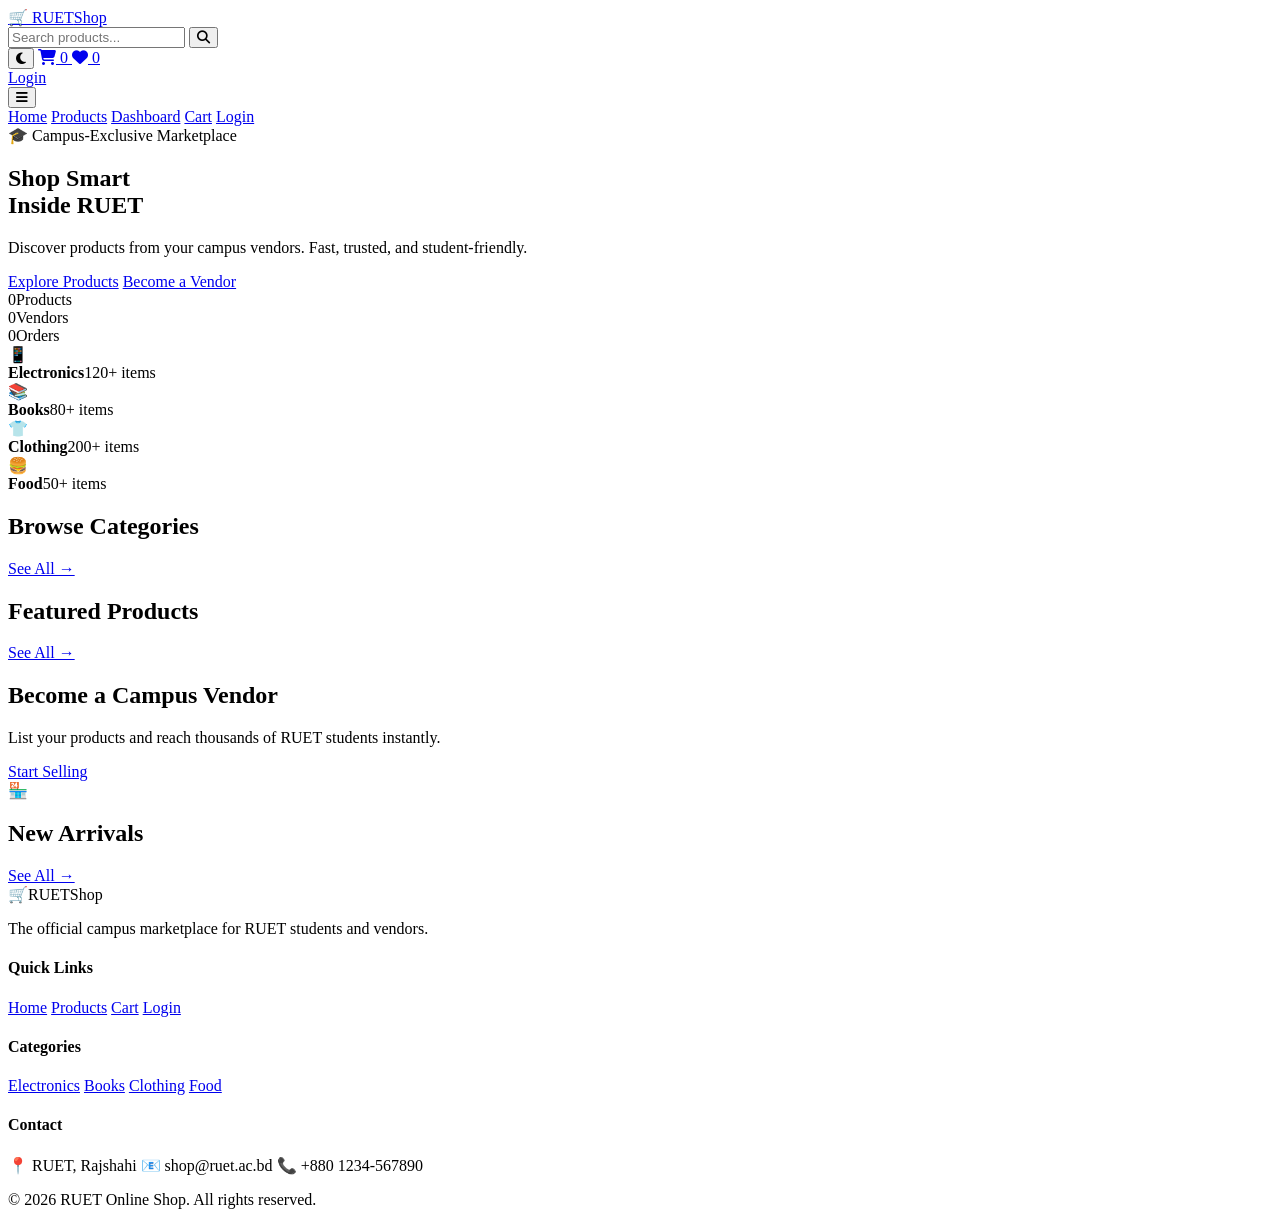
==== index.html @ 6d7c25cc "Add files via upload" ====
<!DOCTYPE html>
<html lang="en" data-theme="light">
<head>
  <meta charset="UTF-8" />
  <meta name="viewport" content="width=device-width, initial-scale=1.0"/>
  <meta name="description" content="RUET Online Shop — Buy and sell within your campus community. Electronics, books, clothing, and more."/>
  <title>RUET Online Shop</title>
  <link rel="icon" href="assets/icons/logo.png" type="image/png"/>
  <link rel="preconnect" href="https://fonts.googleapis.com"/>
  <link rel="preconnect" href="https://fonts.gstatic.com" crossorigin/>
  <link href="https://fonts.googleapis.com/css2?family=Syne:wght@400;600;700;800&family=DM+Sans:wght@300;400;500&display=swap" rel="stylesheet"/>
  <link rel="stylesheet" href="https://cdnjs.cloudflare.com/ajax/libs/font-awesome/6.5.0/css/all.min.css"/>
  <link rel="stylesheet" href="css/style.css"/>
  <link rel="stylesheet" href="css/components.css"/>
  <link rel="stylesheet" href="css/navbar.css"/>
  <link rel="stylesheet" href="css/home.css"/>
</head>
<body>

  <!-- NAVBAR -->
  <nav class="navbar" id="navbar">
    <div class="nav-container">
      <a href="index.html" class="nav-logo">
        <span class="logo-icon">🛒</span>
        <span class="logo-text">RUET<span class="accent">Shop</span></span>
      </a>
      <div class="nav-search">
        <input type="text" id="nav-search-input" placeholder="Search products..." />
        <button><i class="fas fa-search"></i></button>
      </div>
      <div class="nav-actions">
        <button class="icon-btn" id="themeToggle" title="Toggle Theme">
          <i class="fas fa-moon"></i>
        </button>
        <a href="cart.html" class="icon-btn cart-btn">
          <i class="fas fa-shopping-cart"></i>
          <span class="badge" id="cartBadge">0</span>
        </a>
        <a href="dashboard.html#wishlist" class="icon-btn">
          <i class="fas fa-heart"></i>
          <span class="badge wish-badge" id="wishBadge">0</span>
        </a>
        <div class="nav-user" id="navUser">
          <a href="auth.html" class="btn btn-primary btn-sm">Login</a>
        </div>
        <button class="hamburger" id="hamburger"><i class="fas fa-bars"></i></button>
      </div>
    </div>
    <div class="mobile-menu" id="mobileMenu">
      <a href="index.html">Home</a>
      <a href="products.html">Products</a>
      <a href="dashboard.html">Dashboard</a>
      <a href="cart.html">Cart</a>
      <a href="auth.html">Login</a>
    </div>
  </nav>

  <!-- HERO -->
  <section class="hero">
    <div class="hero-content">
      <span class="hero-badge">🎓 Campus-Exclusive Marketplace</span>
      <h1 class="hero-title">Shop Smart <br/><span class="gradient-text">Inside RUET</span></h1>
      <p class="hero-subtitle">Discover products from your campus vendors. Fast, trusted, and student-friendly.</p>
      <div class="hero-cta">
        <a href="products.html" class="btn btn-primary btn-lg">Explore Products</a>
        <a href="auth.html" class="btn btn-outline btn-lg">Become a Vendor</a>
      </div>
      <div class="hero-stats">
        <div class="stat"><span class="stat-num" id="statProducts">0</span><span>Products</span></div>
        <div class="stat"><span class="stat-num" id="statVendors">0</span><span>Vendors</span></div>
        <div class="stat"><span class="stat-num" id="statOrders">0</span><span>Orders</span></div>
      </div>
    </div>
    <div class="hero-visual">
      <div class="hero-card floating">
        <div class="hc-emoji">📱</div>
        <div class="hc-info"><strong>Electronics</strong><span>120+ items</span></div>
      </div>
      <div class="hero-card floating delay-1">
        <div class="hc-emoji">📚</div>
        <div class="hc-info"><strong>Books</strong><span>80+ items</span></div>
      </div>
      <div class="hero-card floating delay-2">
        <div class="hc-emoji">👕</div>
        <div class="hc-info"><strong>Clothing</strong><span>200+ items</span></div>
      </div>
      <div class="hero-card floating delay-3">
        <div class="hc-emoji">🍔</div>
        <div class="hc-info"><strong>Food</strong><span>50+ items</span></div>
      </div>
      <div class="hero-blob"></div>
    </div>
  </section>

  <!-- CATEGORIES -->
  <section class="section categories-section">
    <div class="container">
      <div class="section-header">
        <h2>Browse <span class="accent">Categories</span></h2>
        <a href="products.html" class="see-all">See All →</a>
      </div>
      <div class="categories-grid" id="categoriesGrid">
        <!-- JS injected -->
      </div>
    </div>
  </section>

  <!-- FEATURED PRODUCTS -->
  <section class="section featured-section">
    <div class="container">
      <div class="section-header">
        <h2>Featured <span class="accent">Products</span></h2>
        <a href="products.html" class="see-all">See All →</a>
      </div>
      <div class="products-grid" id="featuredGrid">
        <!-- JS injected -->
      </div>
    </div>
  </section>

  <!-- BANNER -->
  <section class="promo-banner">
    <div class="container">
      <div class="banner-inner">
        <div class="banner-text">
          <h2>Become a Campus Vendor</h2>
          <p>List your products and reach thousands of RUET students instantly.</p>
          <a href="auth.html" class="btn btn-white">Start Selling</a>
        </div>
        <div class="banner-emoji">🏪</div>
      </div>
    </div>
  </section>

  <!-- NEW ARRIVALS -->
  <section class="section">
    <div class="container">
      <div class="section-header">
        <h2>New <span class="accent">Arrivals</span></h2>
        <a href="products.html" class="see-all">See All →</a>
      </div>
      <div class="products-grid" id="newArrivalsGrid"></div>
    </div>
  </section>

  <!-- TOAST -->
  <div id="toastContainer" class="toast-container"></div>

  <!-- FOOTER -->
  <footer class="footer">
    <div class="container">
      <div class="footer-grid">
        <div class="footer-brand">
          <div class="nav-logo"><span class="logo-icon">🛒</span><span class="logo-text">RUET<span class="accent">Shop</span></span></div>
          <p>The official campus marketplace for RUET students and vendors.</p>
        </div>
        <div class="footer-links">
          <h4>Quick Links</h4>
          <a href="index.html">Home</a>
          <a href="products.html">Products</a>
          <a href="cart.html">Cart</a>
          <a href="auth.html">Login</a>
        </div>
        <div class="footer-links">
          <h4>Categories</h4>
          <a href="products.html?cat=Electronics">Electronics</a>
          <a href="products.html?cat=Books">Books</a>
          <a href="products.html?cat=Clothing">Clothing</a>
          <a href="products.html?cat=Food">Food</a>
        </div>
        <div class="footer-links">
          <h4>Contact</h4>
          <span>📍 RUET, Rajshahi</span>
          <span>📧 shop@ruet.ac.bd</span>
          <span>📞 +880 1234-567890</span>
        </div>
      </div>
      <div class="footer-bottom">
        <p>&copy; <script>document.write(new Date().getFullYear())</script> RUET Online Shop. All rights reserved.</p>
      </div>
    </div>
  </footer>

  <script src="js/core/db.js"></script>
  <script src="js/core/seed.js"></script>
  <script src="js/core/auth.js"></script>
  <script src="js/core/utils.js"></script>
  <script src="js/ui/theme.js"></script>
  <script src="js/ui/toast.js"></script>
  <script src="js/ui/navbar.js"></script>
  <script src="js/ui/loader.js"></script>
  <script src="js/features/ratings.js"></script>
  <script src="js/features/products.js"></script>
  <script src="js/features/cart.js"></script>
  <script src="js/features/wishlist.js"></script>
  <script src="js/pages/home.js"></script>
</body>
</html>
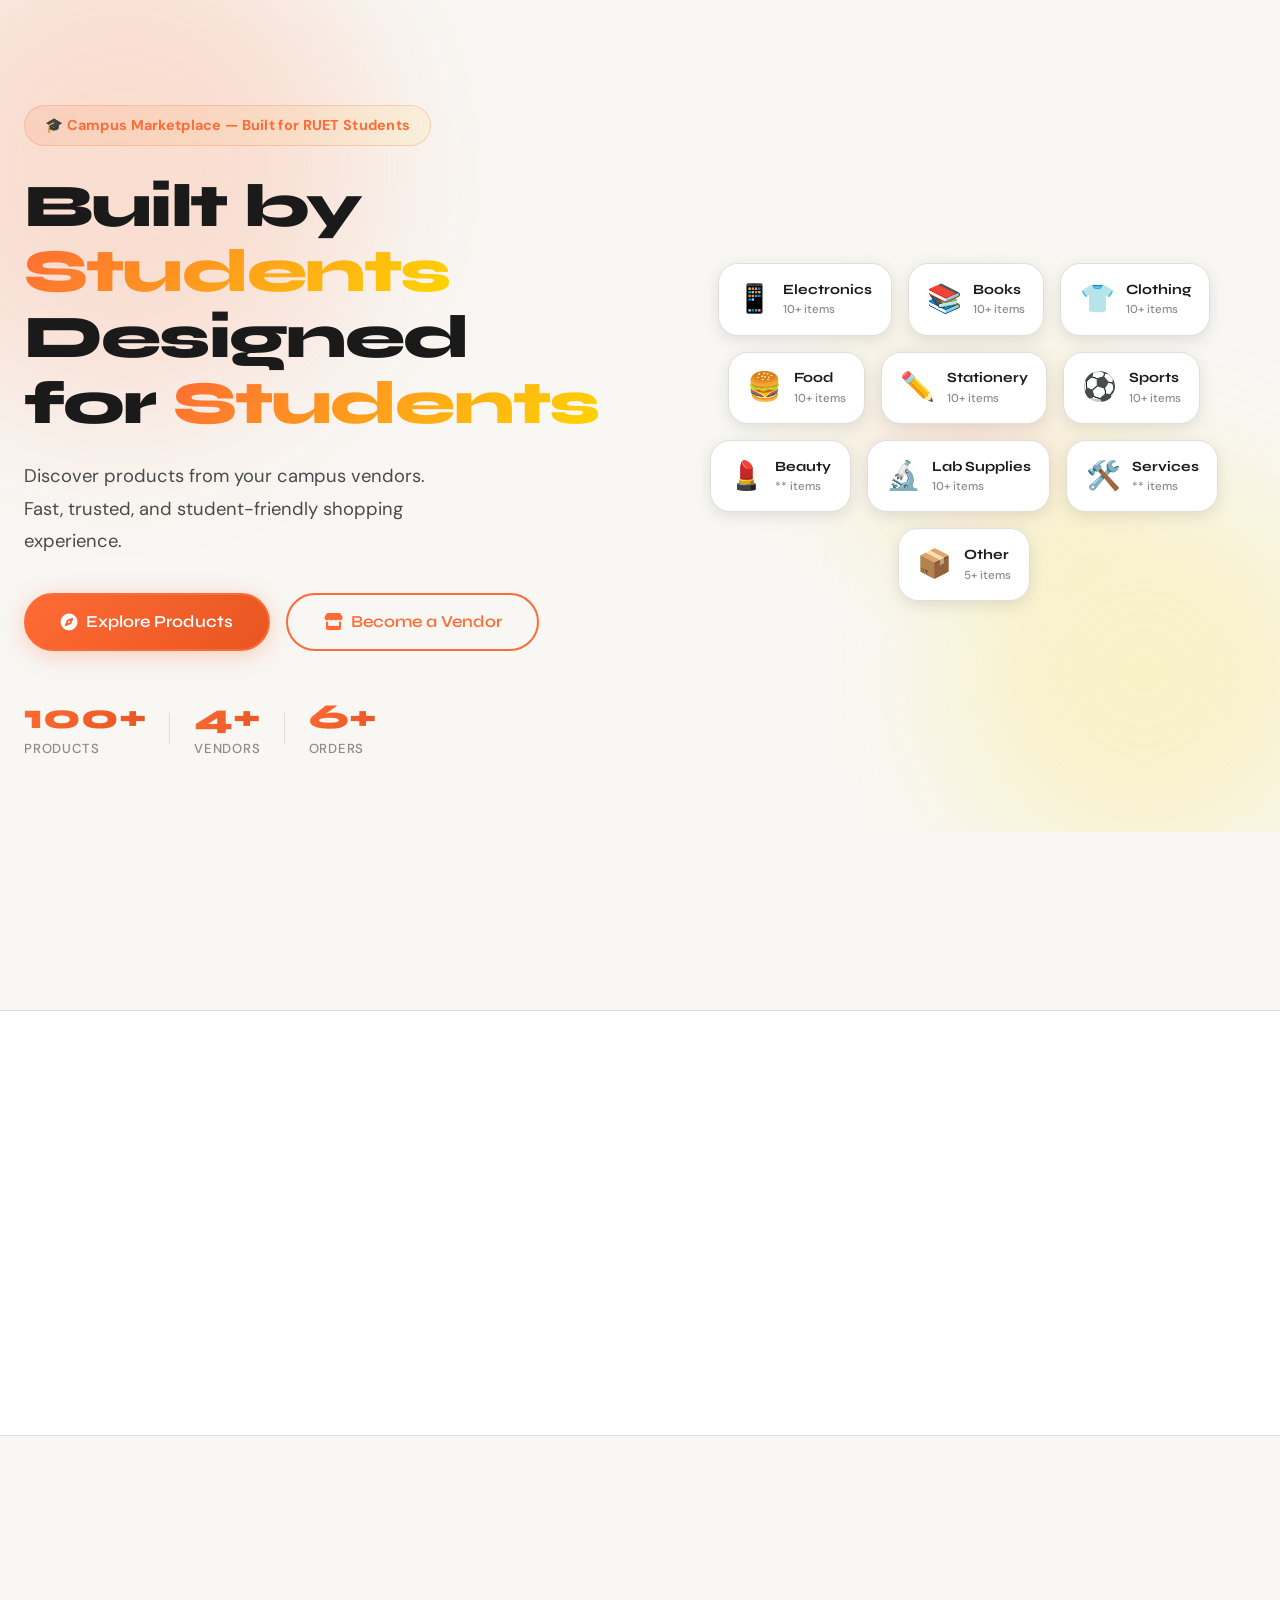
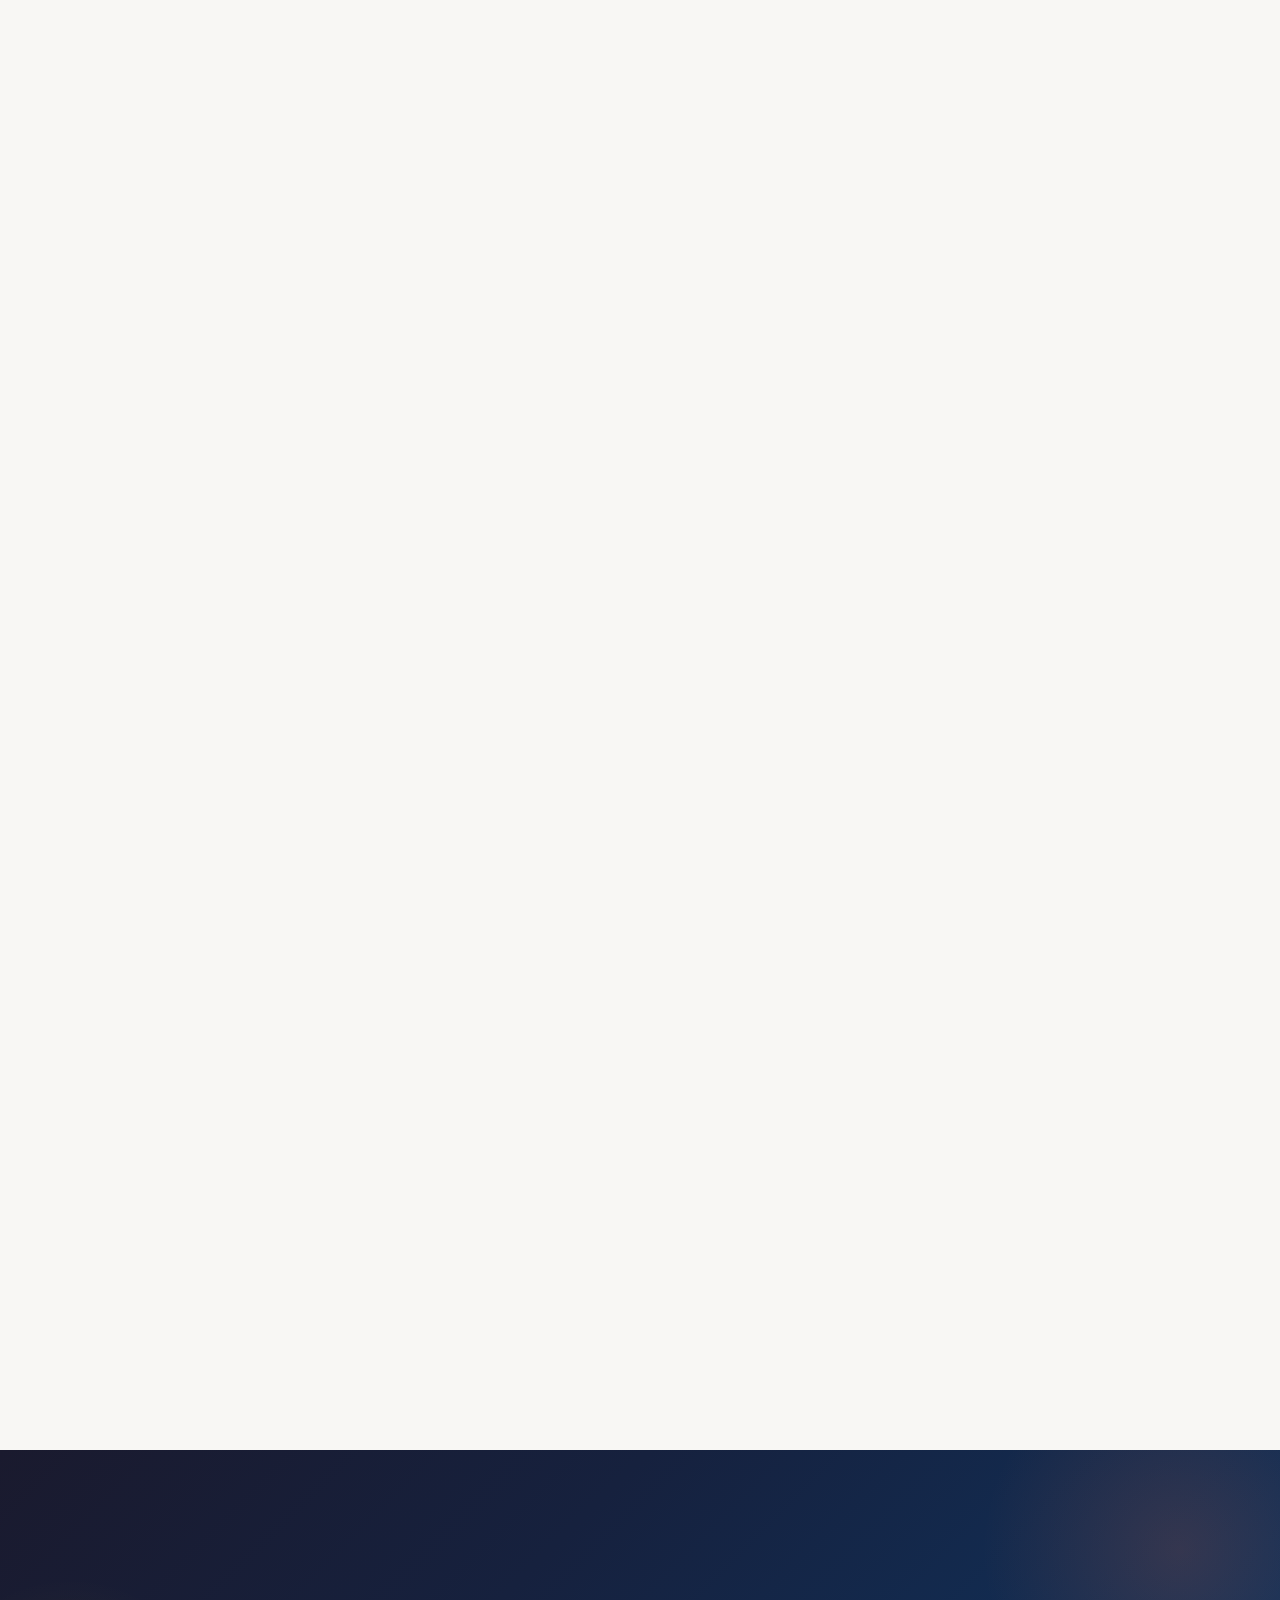
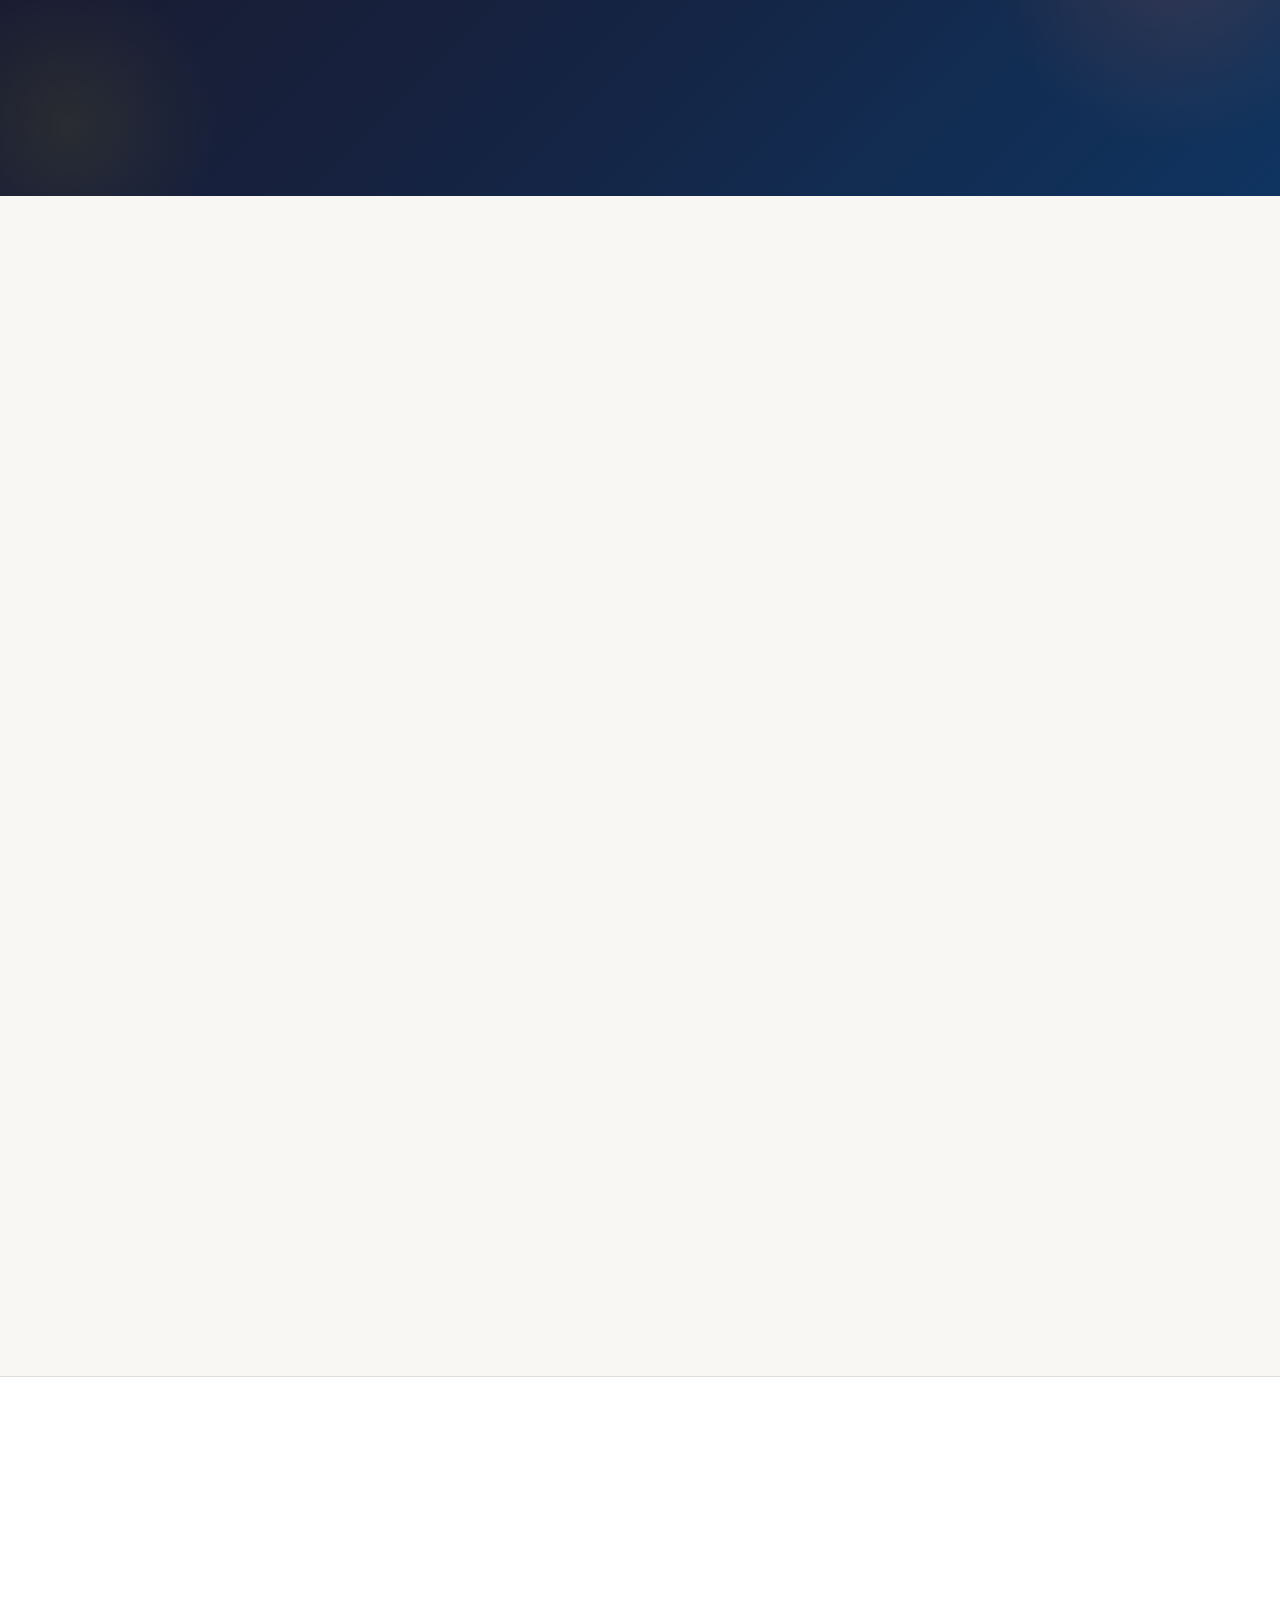
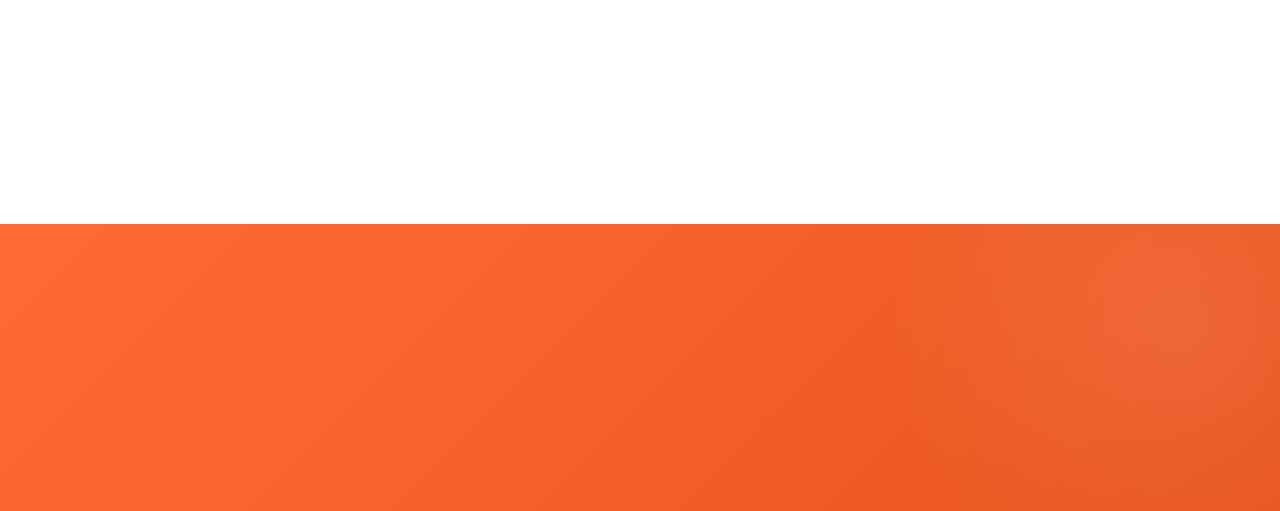
==== commit b3760778: "Add files via upload" ====
--- a/index.html
+++ b/index.html
@@ -1,198 +1,312 @@
-<!DOCTYPE html>
-<html lang="en" data-theme="light">
-<head>
-  <meta charset="UTF-8" />
-  <meta name="viewport" content="width=device-width, initial-scale=1.0"/>
-  <meta name="description" content="RUET Online Shop — Buy and sell within your campus community. Electronics, books, clothing, and more."/>
-  <title>RUET Online Shop</title>
-  <link rel="icon" href="assets/icons/logo.png" type="image/png"/>
-  <link rel="preconnect" href="https://fonts.googleapis.com"/>
-  <link rel="preconnect" href="https://fonts.gstatic.com" crossorigin/>
-  <link href="https://fonts.googleapis.com/css2?family=Syne:wght@400;600;700;800&family=DM+Sans:wght@300;400;500&display=swap" rel="stylesheet"/>
-  <link rel="stylesheet" href="https://cdnjs.cloudflare.com/ajax/libs/font-awesome/6.5.0/css/all.min.css"/>
-  <link rel="stylesheet" href="css/style.css"/>
-  <link rel="stylesheet" href="css/components.css"/>
-  <link rel="stylesheet" href="css/navbar.css"/>
-  <link rel="stylesheet" href="css/home.css"/>
-</head>
-<body>
-
-  <!-- NAVBAR -->
-  <nav class="navbar" id="navbar">
-    <div class="nav-container">
-      <a href="index.html" class="nav-logo">
-        <span class="logo-icon">🛒</span>
-        <span class="logo-text">RUET<span class="accent">Shop</span></span>
-      </a>
-      <div class="nav-search">
-        <input type="text" id="nav-search-input" placeholder="Search products..." />
-        <button><i class="fas fa-search"></i></button>
-      </div>
-      <div class="nav-actions">
-        <button class="icon-btn" id="themeToggle" title="Toggle Theme">
-          <i class="fas fa-moon"></i>
-        </button>
-        <a href="cart.html" class="icon-btn cart-btn">
-          <i class="fas fa-shopping-cart"></i>
-          <span class="badge" id="cartBadge">0</span>
-        </a>
-        <a href="dashboard.html#wishlist" class="icon-btn">
-          <i class="fas fa-heart"></i>
-          <span class="badge wish-badge" id="wishBadge">0</span>
-        </a>
-        <div class="nav-user" id="navUser">
-          <a href="auth.html" class="btn btn-primary btn-sm">Login</a>
-        </div>
-        <button class="hamburger" id="hamburger"><i class="fas fa-bars"></i></button>
-      </div>
-    </div>
-    <div class="mobile-menu" id="mobileMenu">
-      <a href="index.html">Home</a>
-      <a href="products.html">Products</a>
-      <a href="dashboard.html">Dashboard</a>
-      <a href="cart.html">Cart</a>
-      <a href="auth.html">Login</a>
-    </div>
-  </nav>
-
-  <!-- HERO -->
-  <section class="hero">
-    <div class="hero-content">
-      <span class="hero-badge">🎓 Campus-Exclusive Marketplace</span>
-      <h1 class="hero-title">Shop Smart <br/><span class="gradient-text">Inside RUET</span></h1>
-      <p class="hero-subtitle">Discover products from your campus vendors. Fast, trusted, and student-friendly.</p>
-      <div class="hero-cta">
-        <a href="products.html" class="btn btn-primary btn-lg">Explore Products</a>
-        <a href="auth.html" class="btn btn-outline btn-lg">Become a Vendor</a>
-      </div>
-      <div class="hero-stats">
-        <div class="stat"><span class="stat-num" id="statProducts">0</span><span>Products</span></div>
-        <div class="stat"><span class="stat-num" id="statVendors">0</span><span>Vendors</span></div>
-        <div class="stat"><span class="stat-num" id="statOrders">0</span><span>Orders</span></div>
-      </div>
-    </div>
-    <div class="hero-visual">
-      <div class="hero-card floating">
-        <div class="hc-emoji">📱</div>
-        <div class="hc-info"><strong>Electronics</strong><span>120+ items</span></div>
-      </div>
-      <div class="hero-card floating delay-1">
-        <div class="hc-emoji">📚</div>
-        <div class="hc-info"><strong>Books</strong><span>80+ items</span></div>
-      </div>
-      <div class="hero-card floating delay-2">
-        <div class="hc-emoji">👕</div>
-        <div class="hc-info"><strong>Clothing</strong><span>200+ items</span></div>
-      </div>
-      <div class="hero-card floating delay-3">
-        <div class="hc-emoji">🍔</div>
-        <div class="hc-info"><strong>Food</strong><span>50+ items</span></div>
-      </div>
-      <div class="hero-blob"></div>
-    </div>
-  </section>
-
-  <!-- CATEGORIES -->
-  <section class="section categories-section">
-    <div class="container">
-      <div class="section-header">
-        <h2>Browse <span class="accent">Categories</span></h2>
-        <a href="products.html" class="see-all">See All →</a>
-      </div>
-      <div class="categories-grid" id="categoriesGrid">
-        <!-- JS injected -->
-      </div>
-    </div>
-  </section>
-
-  <!-- FEATURED PRODUCTS -->
-  <section class="section featured-section">
-    <div class="container">
-      <div class="section-header">
-        <h2>Featured <span class="accent">Products</span></h2>
-        <a href="products.html" class="see-all">See All →</a>
-      </div>
-      <div class="products-grid" id="featuredGrid">
-        <!-- JS injected -->
-      </div>
-    </div>
-  </section>
-
-  <!-- BANNER -->
-  <section class="promo-banner">
-    <div class="container">
-      <div class="banner-inner">
-        <div class="banner-text">
-          <h2>Become a Campus Vendor</h2>
-          <p>List your products and reach thousands of RUET students instantly.</p>
-          <a href="auth.html" class="btn btn-white">Start Selling</a>
-        </div>
-        <div class="banner-emoji">🏪</div>
-      </div>
-    </div>
-  </section>
-
-  <!-- NEW ARRIVALS -->
-  <section class="section">
-    <div class="container">
-      <div class="section-header">
-        <h2>New <span class="accent">Arrivals</span></h2>
-        <a href="products.html" class="see-all">See All →</a>
-      </div>
-      <div class="products-grid" id="newArrivalsGrid"></div>
-    </div>
-  </section>
-
-  <!-- TOAST -->
-  <div id="toastContainer" class="toast-container"></div>
-
-  <!-- FOOTER -->
-  <footer class="footer">
-    <div class="container">
-      <div class="footer-grid">
-        <div class="footer-brand">
-          <div class="nav-logo"><span class="logo-icon">🛒</span><span class="logo-text">RUET<span class="accent">Shop</span></span></div>
-          <p>The official campus marketplace for RUET students and vendors.</p>
-        </div>
-        <div class="footer-links">
-          <h4>Quick Links</h4>
-          <a href="index.html">Home</a>
-          <a href="products.html">Products</a>
-          <a href="cart.html">Cart</a>
-          <a href="auth.html">Login</a>
-        </div>
-        <div class="footer-links">
-          <h4>Categories</h4>
-          <a href="products.html?cat=Electronics">Electronics</a>
-          <a href="products.html?cat=Books">Books</a>
-          <a href="products.html?cat=Clothing">Clothing</a>
-          <a href="products.html?cat=Food">Food</a>
-        </div>
-        <div class="footer-links">
-          <h4>Contact</h4>
-          <span>📍 RUET, Rajshahi</span>
-          <span>📧 shop@ruet.ac.bd</span>
-          <span>📞 +880 1234-567890</span>
-        </div>
-      </div>
-      <div class="footer-bottom">
-        <p>&copy; <script>document.write(new Date().getFullYear())</script> RUET Online Shop. All rights reserved.</p>
-      </div>
-    </div>
-  </footer>
-
-  <script src="js/core/db.js"></script>
-  <script src="js/core/seed.js"></script>
-  <script src="js/core/auth.js"></script>
-  <script src="js/core/utils.js"></script>
-  <script src="js/ui/theme.js"></script>
-  <script src="js/ui/toast.js"></script>
-  <script src="js/ui/navbar.js"></script>
-  <script src="js/ui/loader.js"></script>
-  <script src="js/features/ratings.js"></script>
-  <script src="js/features/products.js"></script>
-  <script src="js/features/cart.js"></script>
-  <script src="js/features/wishlist.js"></script>
-  <script src="js/pages/home.js"></script>
-</body>
+<!DOCTYPE html>
+<html lang="en" data-theme="light">
+<head>
+  <meta charset="UTF-8" />
+  <meta name="viewport" content="width=device-width, initial-scale=1.0"/>
+  <meta name="description" content="RUETShop — Buy and sell within your campus community. Electronics, books, clothing, and more."/>
+  <title>RUETShop — Campus Marketplace for RUET Students</title>
+  <link rel="icon" href="assets/icons/logo.png" type="image/png"/>
+  <link rel="icon" href="data:image/svg+xml,<svg xmlns='http://www.w3.org/2000/svg' viewBox='0 0 100 100'><text y='.9em' font-size='90'>🛒</text></svg>" type="image/svg+xml"/>
+  <link rel="preconnect" href="https://fonts.googleapis.com"/>
+  <link rel="preconnect" href="https://fonts.gstatic.com" crossorigin/>
+  <link href="https://fonts.googleapis.com/css2?family=Syne:wght@400;600;700;800&family=DM+Sans:wght@300;400;500&display=swap" rel="stylesheet"/>
+  <link rel="stylesheet" href="https://cdnjs.cloudflare.com/ajax/libs/font-awesome/6.5.0/css/all.min.css"/>
+  <link rel="stylesheet" href="css/style.css"/>
+  <link rel="stylesheet" href="css/components.css"/>
+  <link rel="stylesheet" href="css/navbar.css"/>
+  <link rel="stylesheet" href="css/home.css"/>
+</head>
+<body>
+
+  <!-- NOSCRIPT -->
+  <noscript>
+    <div style="padding:2rem;text-align:center;font-family:sans-serif;background:#ff6b35;color:#fff;">
+      <h2>JavaScript Required</h2>
+      <p>RUETShop requires JavaScript to run. Please enable it in your browser settings.</p>
+    </div>
+  </noscript>
+
+  <!-- NAVBAR -->
+  <div id="app-navbar"></div>
+
+  <main>
+  <!-- HERO -->
+  <section class="hero" id="heroSection">
+    <div class="hero-content">
+      <span class="hero-badge">🎓 Campus Marketplace — Built for RUET Students</span>
+      <h1>Built by <span class="gradient-text">Students</span><br/>Designed for <span class="gradient-text">Students</span></h1>
+      <p class="hero-subtitle">Discover products from your campus vendors.<br>Fast, trusted, and student-friendly shopping experience.</p>
+      <div class="hero-cta">
+        <a href="products.html" class="btn btn-primary btn-lg">
+          <i class="fas fa-compass"></i> Explore Products
+        </a>
+        <a href="auth.html?tab=register" class="btn btn-outline btn-lg">
+          <i class="fas fa-store"></i> Become a Vendor
+        </a>
+      </div>
+      <div class="hero-stats">
+        <div class="stat"><span class="stat-num" id="statProducts">0</span><span>Products</span></div>
+        <div class="stat"><span class="stat-num" id="statVendors">0</span><span>Vendors</span></div>
+        <div class="stat"><span class="stat-num" id="statOrders">0</span><span>Orders</span></div>
+      </div>
+    </div>
+    <div class="hero-visual">
+      <div class="hero-card floating">
+        <a href="products.html?cat=Electronics">
+        <div class="hc-emoji">📱</div>
+        <div class="hc-info"><strong>Electronics</strong><span>10+ items</span></div>
+        </a>
+      </div>
+      <div class="hero-card floating delay-1">
+        <a href="products.html?cat=Books">
+        <div class="hc-emoji">📚</div>
+        <div class="hc-info"><strong>Books</strong><span>10+ items</span></div>
+        </a>
+      </div>
+      <div class="hero-card floating delay-2">
+        <a href="products.html?cat=Clothing">
+        <div class="hc-emoji">👕</div>
+        <div class="hc-info"><strong>Clothing</strong><span>10+ items</span></div>
+        </a>
+      </div>
+      <div class="hero-card floating delay-3">
+        <a href="products.html?cat=Food">
+        <div class="hc-emoji">🍔</div>
+        <div class="hc-info"><strong>Food</strong><span>10+ items</span></div>
+        </a>
+      </div>
+      <div class="hero-card floating delay-4">
+        <a href="products.html?cat=Stationery">
+        <div class="hc-emoji">✏️</div>
+        <div class="hc-info"><strong>Stationery</strong><span>10+ items</span></div>
+        </a>
+      </div>
+      <div class="hero-card floating delay-5">
+        <a href="products.html?cat=Sports">
+        <div class="hc-emoji">⚽</div>
+        <div class="hc-info"><strong>Sports</strong><span>10+ items</span></div>
+        </a>
+      </div>
+      <div class="hero-card floating delay-6">
+        <a href="products.html?cat=Beauty">
+        <div class="hc-emoji">💄</div>
+        <div class="hc-info"><strong>Beauty</strong><span>** items</span></div>
+        </a>
+      </div>
+      <div class="hero-card floating delay-7">
+        <a href="products.html?cat=Lab%20Supplies">
+        <div class="hc-emoji">🔬</div>
+        <div class="hc-info"><strong>Lab Supplies</strong><span>10+ items</span></div>
+        </a>
+      </div>
+      <div class="hero-card floating delay-8">
+        <a href="products.html?cat=Services">
+        <div class="hc-emoji">🛠️</div>
+        <div class="hc-info"><strong>Services</strong><span>** items</span></div>
+        </a>
+      </div>
+      <div class="hero-card floating delay-9">
+        <a href="products.html?cat=Other">
+        <div class="hc-emoji">📦</div>
+        <div class="hc-info"><strong>Other</strong><span>5+ items</span></div>
+        </a>
+      </div>
+      <div class="hero-blob"></div>
+    </div>
+  </section>
+
+  <!-- TRUST BADGES -->
+  <section class="trust-section" id="trustSection">
+    <div class="container">
+      <div class="trust-grid reveal">
+        <div class="trust-item">
+          <span class="trust-icon">🔒</span>
+          <div class="trust-info">
+            <strong>Secure Payments</strong>
+            <span>Cash on Delivery & Online</span>
+          </div>
+        </div>
+        <div class="trust-item">
+          <span class="trust-icon">⚡</span>
+          <div class="trust-info">
+            <strong>Fast Campus Delivery</strong>
+            <span>Within 24 hours on campus</span>
+          </div>
+        </div>
+        <div class="trust-item">
+          <span class="trust-icon">✅</span>
+          <div class="trust-info">
+            <strong>Verified Vendors</strong>
+            <span>Trusted RUET students</span>
+          </div>
+        </div>
+        <div class="trust-item">
+          <span class="trust-icon">🛡️</span>
+          <div class="trust-info">
+            <strong>User Protection</strong>
+            <span>100% refund guarantee</span>
+          </div>
+        </div>
+      </div>
+    </div>
+  </section>
+
+  <!-- CATEGORIES -->
+  <section class="section categories-section" id="categoriesSection">
+    <div class="container">
+      <div class="section-header reveal">
+        <h2>Browse <span class="accent">Categories</span></h2>
+        <a href="products.html" class="see-all">See All →</a>
+      </div>
+      <div class="categories-grid reveal" id="categoriesGrid">
+        <!-- JS injected -->
+      </div>
+    </div>
+  </section>
+  <!-- HOW IT WORKS -->
+  <section class="section how-it-works" id="howItWorks">
+    <div class="container">
+      <div class="section-header reveal" style="justify-content:center;text-align:center;">
+        <h2>How <span class="accent">It Works</span></h2>
+      </div>
+      <div class="steps-grid reveal">
+        <div class="step-card">
+          <div class="step-number">1</div>
+          <h3>Browse & Discover</h3>
+          <p>Explore hundreds of products listed by your fellow RUET students and local vendors.</p>
+        </div>
+        <div class="step-card">
+          <div class="step-number">2</div>
+          <h3>Add to Cart</h3>
+          <p>Select what you love, compare prices, and add items to your cart with one click.</p>
+        </div>
+        <div class="step-card">
+          <div class="step-number">3</div>
+          <h3>Get Delivered</h3>
+          <p>Place your order and receive it on campus. Fast, easy, and hassle-free delivery.</p>
+        </div>
+      </div>
+    </div>
+  </section>
+
+  <!-- FEATURED PRODUCTS -->
+  <section class="section featured-section" id="featuredSection">
+    <div class="container">
+      <div class="section-header reveal">
+        <h2>Featured <span class="accent">Products</span></h2>
+        <a href="products.html" class="see-all">See All →</a>
+      </div>
+      <div class="products-grid reveal" id="featuredGrid">
+        <!-- JS injected -->
+      </div>
+    </div>
+  </section>
+
+  <!-- PROMO BANNER -->
+  <section class="promo-banner" id="promoBanner">
+    <div class="container">
+      <div class="banner-inner reveal">
+        <div class="banner-text">
+          <h2>Become a Campus Vendor</h2>
+          <p>List your products and reach thousands of RUET students instantly. Zero setup fees, zero commission.</p>
+          <a href="auth.html?tab=register" class="btn btn-white"><i class="fas fa-rocket"></i> Start Selling</a>
+        </div>
+        <div class="banner-emoji">🏪</div>
+      </div>
+    </div>
+  </section>
+
+  <!-- NEW ARRIVALS -->
+  <section class="section" id="newArrivalsSection">
+    <div class="container">
+      <div class="section-header reveal">
+        <h2>New <span class="accent">Arrivals</span></h2>
+        <a href="products.html" class="see-all">See All →</a>
+      </div>
+      <div class="products-grid reveal" id="newArrivalsGrid"></div>
+    </div>
+  </section>
+
+  <!-- TESTIMONIALS -->
+  <section class="section testimonials-section" id="testimonialsSection">
+    <div class="container">
+      <div class="section-header reveal" style="justify-content:center;text-align:center;">
+        <h2>What Students <span class="accent">Say</span></h2>
+      </div>
+      <div class="testimonials-grid reveal" id="testimonialsGrid">
+        <div class="testimonial-card">
+          <span class="testimonial-quote">"</span>
+          <p class="testimonial-text">RUETShop made it so easy to sell my old textbooks. Got great prices and the User was from my own hall!</p>
+          <div class="testimonial-author">
+            <div class="testimonial-avatar">RA</div>
+            <div class="testimonial-info">
+              <strong>Rafiq Ahmed</strong>
+              <span>EEE, 3rd Year</span>
+            </div>
+          </div>
+        </div>
+        <div class="testimonial-card">
+          <span class="testimonial-quote">"</span>
+          <p class="testimonial-text">I found affordable lab equipment here that I couldn't find anywhere else. Fast delivery right to the department!</p>
+          <div class="testimonial-author">
+            <div class="testimonial-avatar">NK</div>
+            <div class="testimonial-info">
+              <strong>Nusrat Karim</strong>
+              <span>CSE, 4th Year</span>
+            </div>
+          </div>
+        </div>
+        <div class="testimonial-card">
+          <span class="testimonial-quote">"</span>
+          <p class="testimonial-text">The platform is sleek and modern. As a vendor, I've reached so many customers on campus. Highly recommend!</p>
+          <div class="testimonial-author">
+            <div class="testimonial-avatar">TH</div>
+            <div class="testimonial-info">
+              <strong>Tanvir Hasan</strong>
+              <span>ECE, 2nd Year</span>
+            </div>
+          </div>
+        </div>
+      </div>
+    </div>
+  </section>
+
+  <!-- NEWSLETTER -->
+  <section class="newsletter-section" id="newsletterSection">
+    <div class="container">
+      <div class="newsletter-inner reveal">
+        <h2>Stay in the Loop</h2>
+        <p>Get notified about new products, exclusive deals, and campus events.</p>
+        <form class="newsletter-form" id="newsletterForm" onsubmit="return false;">
+          <input type="email" placeholder="Enter your email address" aria-label="Email address" required />
+          <button type="button" class="btn btn-white" id="newsletterBtn">
+            <i class="fas fa-paper-plane"></i> Subscribe
+          </button>
+        </form>
+      </div>
+    </div>
+  </section>
+
+  </main>
+
+  <!-- TOAST -->
+  <div id="toastContainer" class="toast-container"></div>
+
+  <div id="app-footer"></div>
+
+  <script src="js/core/db.js"></script>
+  <script src="js/core/seed.js"></script>
+  <script src="js/core/auth.js"></script>
+  <script src="js/core/utils.js"></script>
+  <script src="js/ui/theme.js"></script>
+  <script src="js/ui/toast.js"></script>
+  <script src="js/ui/components.js"></script>
+  <script src="js/ui/navbar.js"></script>
+  <script src="js/ui/loader.js"></script>
+  <script src="js/features/ratings.js"></script>
+  <script src="js/features/products.js"></script>
+  <script src="js/features/cart.js"></script>
+  <script src="js/features/wishlist.js"></script>
+  <script src="js/pages/home.js"></script>
+</body>
 </html>
--- a/css/style.css
+++ b/css/style.css
@@ -0,0 +1,831 @@
+/* =============================================
+   RUETShop — Global Styles
+   ============================================= */
+
+
+
+/* ---- CSS VARIABLES ---- */
+:root {
+  --primary: #ff6b35;
+  --primary-dark: #e85520;
+  --primary-light: #ff8c5a;
+  --secondary: #363672;
+  --accent: #ffd700;
+
+  --bg: #f8f7f4;
+  --bg-2: #ffffff;
+  --bg-3: #f0ede8;
+  --surface: #ffffff;
+  --surface-2: #f5f3ef;
+  --border: #e2ddd8;
+  --border-2: #d4cfc8;
+
+  --text: #1a1a1a;
+  --text-2: #4a4a4a;
+  --text-3: #8a8a8a;
+  --text-inv: #ffffff;
+
+  --success: #22c55e;
+  --danger: #ef4444;
+  --warning: #f59e0b;
+  --info: #3b82f6;
+
+  --shadow-sm: 0 1px 3px rgba(0,0,0,0.08);
+  --shadow: 0 4px 16px rgba(0,0,0,0.10);
+  --shadow-lg: 0 8px 32px rgba(0,0,0,0.14);
+  --shadow-xl: 0 16px 64px rgba(0,0,0,0.18);
+
+  --radius-sm: 6px;
+  --radius: 12px;
+  --radius-lg: 20px;
+  --radius-xl: 28px;
+  --radius-full: 9999px;
+
+  --font-display: 'Syne', sans-serif;
+  --font-body: 'DM Sans', sans-serif;
+
+  --transition: 0.22s cubic-bezier(0.4, 0, 0.2, 1);
+  --transition-slow: 0.4s cubic-bezier(0.4, 0, 0.2, 1);
+
+  --nav-height: 68px;
+}
+
+[data-theme="dark"] {
+  --bg: #0f0f13;
+  --bg-2: #16161d;
+  --bg-3: #1e1e28;
+  --surface: #1e1e28;
+  --surface-2: #252530;
+  --border: #2e2e3a;
+  --border-2: #3a3a48;
+  --text: #f0f0f5;
+  --text-2: #b0b0c0;
+  --text-3: #6a6a80;
+  --shadow-sm: 0 1px 3px rgba(0,0,0,0.3);
+  --shadow: 0 4px 16px rgba(0,0,0,0.4);
+  --shadow-lg: 0 8px 32px rgba(0,0,0,0.5);
+}
+
+/* ---- RESET ---- */
+*, *::before, *::after { box-sizing: border-box; margin: 0; padding: 0; }
+html { scroll-behavior: smooth; font-size: 16px; }
+body {
+  font-family: var(--font-body);
+  background: var(--bg);
+  color: var(--text);
+  line-height: 1.6;
+  transition: background var(--transition), color var(--transition);
+  min-height: 100vh;
+}
+img { max-width: 100%; display: block; }
+a { color: inherit; text-decoration: none; }
+button { cursor: pointer; border: none; background: none; font-family: inherit; }
+input, textarea, select {
+  font-family: inherit;
+  font-size: inherit;
+  color: var(--text);
+}
+ul, ol { list-style: none; }
+
+/* ---- ACCESSIBILITY ---- */
+button:focus-visible, a:focus-visible, input:focus-visible, select:focus-visible, textarea:focus-visible {
+  outline: 2px solid var(--primary);
+  outline-offset: 2px;
+}
+
+/* ---- TYPOGRAPHY ---- */
+h1, h2, h3, h4, h5, h6 {
+  font-family: var(--font-display);
+  font-weight: 700;
+  line-height: 1.2;
+  color: var(--text);
+}
+h1 { font-size: clamp(2rem, 5vw, 3.5rem); }
+h2 { font-size: clamp(1.5rem, 3vw, 2.2rem); }
+h3 { font-size: 1.3rem; }
+h4 { font-size: 1.1rem; }
+
+/* ---- LAYOUT ---- */
+.container {
+  width: 100%;
+  max-width: 1280px;
+  margin: 0 auto;
+  padding: 0 1.5rem;
+}
+.section {
+  padding: 5rem 0;
+}
+.section-header {
+  display: flex;
+  align-items: center;
+  justify-content: space-between;
+  margin-bottom: 2.5rem;
+}
+.page-header {
+  background: linear-gradient(135deg, #0f2847 0%, #1a3f6f 35%, #16213e 70%, #0f3460 100%);
+  color: white;
+  padding: 3.5rem 0 3rem;
+  margin-top: var(--nav-height);
+  position: relative;
+  overflow: hidden;
+}
+.page-header::before {
+  content: '';
+  position: absolute;
+  width: 400px;
+  height: 400px;
+  background: radial-gradient(circle, rgba(255,107,53,0.1) 0%, transparent 65%);
+  top: -150px;
+  right: -100px;
+  pointer-events: none;
+}
+.page-header::after {
+  content: '';
+  position: absolute;
+  width: 300px;
+  height: 300px;
+  background: radial-gradient(circle, rgba(255,215,0,0.05) 0%, transparent 65%);
+  bottom: -100px;
+  left: -80px;
+  pointer-events: none;
+}
+.page-header h1 {
+  color: white;
+  position: relative;
+  z-index: 1;
+  animation: fadeIn 0.5s ease;
+}
+.page-header p {
+  color: rgba(255,255,255,0.65);
+  margin-top: 0.5rem;
+  position: relative;
+  z-index: 1;
+  animation: fadeIn 0.5s ease 0.1s both;
+}
+
+/* ---- ACCENT & GRADIENT ---- */
+.accent { color: var(--primary); }
+.gradient-text {
+  background: linear-gradient(135deg, var(--primary), var(--accent));
+  -webkit-background-clip: text;
+  -webkit-text-fill-color: transparent;
+  background-clip: text;
+}
+.see-all {
+  color: var(--primary);
+  font-weight: 500;
+  font-size: 0.95rem;
+  transition: var(--transition);
+}
+.see-all:hover { color: var(--primary-dark); text-decoration: underline; }
+
+/* ---- BUTTONS ---- */
+.btn {
+  display: inline-flex;
+  align-items: center;
+  gap: 0.5rem;
+  padding: 0.6rem 1.4rem;
+  border-radius: var(--radius-full);
+  font-family: var(--font-display);
+  font-weight: 600;
+  font-size: 0.95rem;
+  transition: var(--transition);
+  cursor: pointer;
+  border: 2px solid transparent;
+  white-space: nowrap;
+}
+.btn-primary {
+  background: linear-gradient(135deg, var(--primary), var(--primary-dark));
+  color: white;
+  border-color: var(--primary);
+}
+.btn-primary:hover {
+  background: linear-gradient(135deg, var(--primary-dark), #d14a1a);
+  border-color: var(--primary-dark);
+  transform: translateY(-2px);
+  box-shadow: 0 6px 20px rgba(255,107,53,0.35);
+}
+.btn-outline {
+  background: transparent;
+  color: var(--primary);
+  border-color: var(--primary);
+}
+.btn-outline:hover {
+  background: var(--primary);
+  color: white;
+  transform: translateY(-2px);
+  box-shadow: 0 4px 12px rgba(255,107,53,0.2);
+}
+.btn-danger {
+  background: var(--danger);
+  color: white;
+  border-color: var(--danger);
+}
+.btn-danger:hover {
+  background: #dc2626;
+  transform: translateY(-1px);
+  box-shadow: 0 4px 12px rgba(239,68,68,0.3);
+}
+.btn-white {
+  background: white;
+  color: var(--secondary);
+  border-color: white;
+  font-weight: 700;
+}
+.btn-white:hover { background: var(--accent); border-color: var(--accent); }
+.btn-sm { padding: 0.4rem 1rem; font-size: 0.85rem; }
+.btn-lg { padding: 0.8rem 2rem; font-size: 1.05rem; }
+.btn-text {
+  background: none;
+  border: none;
+  color: var(--text-3);
+  font-size: 0.9rem;
+  transition: var(--transition);
+  cursor: pointer;
+  display: inline-flex;
+  align-items: center;
+  gap: 0.35rem;
+}
+.btn-text:hover { color: var(--text); }
+.btn-text.danger:hover { color: var(--danger); }
+.w-full { width: 100%; justify-content: center; }
+
+/* ---- FORM INPUTS ---- */
+.form-input {
+  width: 100%;
+  padding: 0.7rem 1rem;
+  border: 1.5px solid var(--border);
+  border-radius: var(--radius);
+  background: var(--surface);
+  color: var(--text);
+  font-size: 0.95rem;
+  transition: var(--transition);
+  outline: none;
+}
+.form-input:focus {
+  border-color: var(--primary);
+  box-shadow: 0 0 0 3px rgba(255,107,53,0.12);
+}
+.form-input::placeholder { color: var(--text-3); }
+.form-input[disabled] { opacity: 0.6; cursor: not-allowed; }
+.form-group { display: flex; flex-direction: column; gap: 0.4rem; margin-bottom: 1rem; }
+.form-group label { font-weight: 500; font-size: 0.9rem; color: var(--text-2); }
+.form-group small { color: var(--text-3); font-size: 0.8rem; }
+.form-row { display: flex; align-items: center; justify-content: space-between; gap: 1rem; }
+.form-row-2 { display: grid; grid-template-columns: 1fr 1fr; gap: 1rem; }
+
+/* ---- PRODUCT CARD ---- */
+.product-card {
+  background: var(--surface);
+  border: 1.5px solid var(--border);
+  border-radius: var(--radius-lg);
+  overflow: hidden;
+  transition: var(--transition);
+  display: flex;
+  flex-direction: column;
+  height: 100%;
+}
+.product-card:hover {
+  transform: translateY(-5px);
+  box-shadow: 0 12px 32px rgba(255,107,53,0.1);
+  border-color: rgba(255,107,53,0.4);
+}
+.product-card-img {
+  aspect-ratio: 1;
+  display: flex;
+  align-items: center;
+  justify-content: center;
+  background: var(--surface-2);
+  font-size: 4rem;
+  position: relative;
+  overflow: hidden;
+}
+.product-card-img img {
+  width: 100%;
+  height: 100%;
+  object-fit: cover;
+  position: absolute;
+  inset: 0;
+}
+.card-img-wrap {
+  position: relative;
+  aspect-ratio: 1;
+  overflow: hidden;
+  display: block;
+}
+
+.card-img-wrap img {
+  width: 100%;
+  height: 100%;
+  object-fit: cover;
+  transition: transform 0.3s ease;
+}
+.product-card:hover .card-img-wrap img {
+  transform: scale(1.05);
+}
+.product-card-body {
+  padding: 1rem;
+  display: flex;
+  flex-direction: column;
+  gap: 0.4rem;
+  flex: 1;
+}
+.card-body {
+  padding: 0.875rem;
+  flex: 1;
+  display: flex;
+  flex-direction: column;
+  gap: 0.5rem;
+}
+.product-card-category {
+  font-size: 0.75rem;
+  color: var(--primary);
+  font-weight: 600;
+  text-transform: uppercase;
+  letter-spacing: 0.05em;
+}
+.card-category {
+  font-size: 0.7rem;
+  color: var(--primary);
+  font-weight: 600;
+  text-transform: uppercase;
+  letter-spacing: 0.05em;
+}
+.product-card-name {
+  font-family: var(--font-display);
+  font-weight: 600;
+  font-size: 0.95rem;
+  color: var(--text);
+  display: -webkit-box;
+  -webkit-line-clamp: 2;
+  line-clamp: 2;
+  -webkit-box-orient: vertical;
+  overflow: hidden;
+}
+.product-card-vendor {
+  font-size: 0.8rem;
+  color: var(--text-muted);
+  margin-top: 0.25rem;
+  display: flex;
+  align-items: center;
+  gap: 0.3rem;
+}
+.card-title {
+  font-size: 0.9rem;
+  font-weight: 600;
+  line-height: 1.4;
+  margin: 0;
+  display: -webkit-box;
+  -webkit-line-clamp: 2;
+  line-clamp: 2;
+  -webkit-box-orient: vertical;
+  overflow: hidden;
+}
+
+.card-title a {
+  color: var(--text);
+  text-decoration: none;
+}
+
+.card-title a:hover {
+  color: var(--primary);
+}
+
+.card-rating {
+  display: flex;
+  align-items: center;
+  gap: 0.25rem;
+  font-size: 0.75rem;
+  color: var(--text-3);
+}
+
+.card-footer {
+  display: flex;
+  align-items: center;
+  justify-content: space-between;
+  margin-top: auto;
+  padding-top: 0.5rem;
+}
+
+.card-price {
+  font-family: var(--font-display);
+  font-weight: 700;
+  font-size: 1rem;
+  color: var(--primary);
+}
+
+.card-actions {
+  display: flex;
+  gap: 0.5rem;
+  align-items: center;
+}
+
+.product-card-stars { display: flex; gap: 2px; align-items: center; }
+.star { color: #e5e5e5; font-size: 0.85rem; }
+.star.filled { color: var(--accent); }
+.star-count { font-size: 0.8rem; color: var(--text-3); margin-left: 4px; }
+.product-card-price {
+  display: flex;
+  align-items: center;
+  gap: 0.5rem;
+  margin-top: auto;
+  padding-top: 0.4rem;
+}
+.price-current {
+  font-family: var(--font-display);
+  font-weight: 700;
+  font-size: 1.1rem;
+  color: var(--primary);
+}
+.price-original {
+  font-size: 0.85rem;
+  color: var(--text-3);
+  text-decoration: line-through;
+}
+.price-discount {
+  font-size: 0.75rem;
+  background: rgba(255,107,53,0.12);
+  color: var(--primary);
+  padding: 1px 6px;
+  border-radius: var(--radius-full);
+  font-weight: 600;
+}
+.product-card-actions {
+  display: flex;
+  gap: 0.5rem;
+  padding: 0 1rem 1rem;
+}
+.product-card-actions .btn { flex: 1; justify-content: center; font-size: 0.85rem; }
+.card-wishlist-btn {
+  position: absolute;
+  top: 0.75rem;
+  right: 0.75rem;
+  width: 36px;
+  height: 36px;
+  border-radius: 50%;
+  background: var(--surface);
+  border: 1.5px solid var(--border);
+  display: flex;
+  align-items: center;
+  justify-content: center;
+  transition: var(--transition);
+  z-index: 2;
+  font-size: 0.9rem;
+  color: var(--text-3);
+}
+.card-wishlist-btn:hover,
+.card-wishlist-btn.active { color: var(--danger); border-color: var(--danger); }
+.card-badge {
+  position: absolute;
+  top: 0.75rem;
+  left: 0.75rem;
+  background: var(--primary);
+  color: white;
+  font-size: 0.7rem;
+  font-weight: 700;
+  padding: 2px 8px;
+  border-radius: var(--radius-full);
+  z-index: 2;
+}
+.wishlist-btn {
+  width: 32px;
+  height: 32px;
+  border-radius: 50%;
+  display: flex;
+  align-items: center;
+  justify-content: center;
+  background: var(--surface-2);
+  border: 1px solid var(--border);
+  color: var(--text-3);
+  cursor: pointer;
+  transition: var(--transition);
+}
+
+.wishlist-btn:hover,
+.wishlist-btn.active {
+  color: var(--danger);
+  border-color: var(--danger);
+}
+
+.wishlist-btn.active i::before {
+  content: "\f004"; /* Solid heart in FA */
+  font-weight: 900;
+}
+
+/* Spinner (inline / button) */
+.btn-spinner, .spinner {
+  display: inline-block;
+  width: 16px;
+  height: 16px;
+  border: 2px solid rgba(255,255,255,0.3);
+  border-radius: 50%;
+  border-top-color: white;
+  animation: spin 0.6s linear infinite;
+  margin-right: 8px;
+}
+
+@keyframes spin {
+  to { transform: rotate(360deg); }
+}
+
+/* Loading states */
+.btn:disabled {
+  opacity: 0.7;
+  cursor: not-allowed;
+}
+
+/* Custom location group */
+#customLocationGroup {
+  margin-top: 0.5rem;
+}
+.out-of-stock-overlay {
+  position: absolute;
+  inset: 0;
+  background: rgba(0,0,0,0.4);
+  display: flex;
+  align-items: center;
+  justify-content: center;
+  color: white;
+  font-weight: 700;
+  font-size: 1rem;
+  z-index: 3;
+}
+
+/* ---- PRODUCTS GRID ---- */
+.products-grid {
+  display: grid;
+  grid-template-columns: repeat(auto-fill, minmax(220px, 1fr));
+  gap: 1.25rem;
+}
+
+/* ---- SKELETON ---- */
+.skeleton {
+  background: linear-gradient(90deg, var(--surface-2) 25%, var(--border) 50%, var(--surface-2) 75%);
+  background-size: 200% 100%;
+  animation: shimmer 1.5s infinite;
+  border-radius: var(--radius);
+}
+@keyframes shimmer {
+  0% { background-position: 200% 0; }
+  100% { background-position: -200% 0; }
+}
+.skeleton-card {
+  border-radius: var(--radius-lg);
+  overflow: hidden;
+  border: 1.5px solid var(--border);
+}
+.skeleton-img { height: 200px; }
+.skeleton-body { padding: 1rem; display: flex; flex-direction: column; gap: 0.6rem; }
+.skeleton-line { height: 14px; border-radius: 4px; }
+.skeleton-line.short { width: 60%; }
+.skeleton-line.med { width: 80%; }
+
+/* ---- BADGES ---- */
+.badge {
+  display: inline-flex;
+  align-items: center;
+  justify-content: center;
+  min-width: 20px;
+  height: 20px;
+  border-radius: var(--radius-full);
+  background: var(--primary);
+  color: white;
+  font-size: 0.7rem;
+  font-weight: 700;
+  position: absolute;
+  top: -6px;
+  right: -6px;
+  padding: 0 5px;
+  transition: var(--transition);
+}
+.wish-badge { background: var(--danger); }
+
+/* Condition Badges */
+.product-card-meta-row {
+  display: flex;
+  justify-content: space-between;
+  align-items: center;
+  margin-bottom: 2px;
+}
+.condition-badge {
+  font-size: 0.65rem;
+  font-weight: 700;
+  padding: 2px 6px;
+  border-radius: 4px;
+  text-transform: uppercase;
+  letter-spacing: 0.05em;
+}
+.condition-new { background: rgba(34, 197, 94, 0.1); color: var(--success); }
+.condition-like-new { background: rgba(59, 130, 246, 0.1); color: var(--info); }
+.condition-used { background: rgba(245, 158, 11, 0.1); color: var(--warning); }
+
+/* ---- SPECIFIC NAVBAR HOVERS ---- */
+.cart-btn:hover {
+  background: var(--primary) !important;
+  color: white !important;
+}
+.cart-btn:hover .badge {
+  background: white;
+  color: var(--primary);
+}
+
+a[href="dashboard.html#wishlist"].icon-btn:hover {
+  background: var(--danger) !important;
+  color: white !important;
+  border-color: var(--danger) !important;
+}
+a[href="dashboard.html#wishlist"].icon-btn:hover .badge {
+  background: white;
+  color: var(--danger);
+}
+
+/* ---- ICON BUTTON ---- */
+.icon-btn {
+  width: 42px;
+  height: 42px;
+  border-radius: 50%;
+  display: flex;
+  align-items: center;
+  justify-content: center;
+  background: var(--surface-2);
+  border: 1.5px solid var(--border);
+  color: var(--text-2);
+  font-size: 1rem;
+  transition: var(--transition);
+  position: relative;
+  cursor: pointer;
+}
+.icon-btn:hover {
+  color: var(--primary);
+  border-color: var(--primary);
+  transform: translateY(-2px);
+  box-shadow: 0 4px 12px rgba(255,107,53,0.15);
+}
+
+/* ---- TOAST CONTAINER ---- */
+.toast-container {
+  position: fixed;
+  top: 80px;          
+  right: 2rem;
+  z-index: 9999;
+  display: flex;
+  flex-direction: column;
+  gap: 0.75rem;
+  pointer-events: none;
+}
+.toast {
+  background: var(--surface);
+  color: var(--text);
+  padding: 1rem 1.5rem;
+  border-radius: var(--radius);
+  box-shadow: var(--shadow-lg);
+  display: flex;
+  align-items: center;
+  gap: 0.75rem;
+  border-left: 4px solid var(--primary);
+  transform: translateX(120%);
+  transition: transform 0.3s cubic-bezier(0.68, -0.55, 0.265, 1.55), opacity 0.3s ease, margin 0.3s ease;
+  pointer-events: auto;
+}
+
+.toast.show { transform: translateX(0); }
+.toast-success { border-left-color: var(--success); }
+.toast-error { border-left-color: var(--danger); }
+.toast-close { margin-left: auto; opacity: 0.5; cursor: pointer; }
+
+/* ---- FOOTER ---- */
+.footer {
+  background: linear-gradient(135deg, #1a1a2e 0%, #16213e 50%, #0f3460 100%);
+  color: rgba(255,255,255,0.85);
+  margin-top: 5rem;
+  font-family: var(--font-body);
+  position: relative;
+  overflow: hidden;
+}
+.footer::before {
+  content: '';
+  position: absolute;
+  width: 500px;
+  height: 500px;
+  background: radial-gradient(circle, rgba(255,107,53,0.06) 0%, transparent 65%);
+  top: -200px;
+  right: -150px;
+  pointer-events: none;
+}
+.footer-grid {
+  display: grid;
+  grid-template-columns: 2fr 1fr 1fr 1fr;
+  gap: 3rem;
+  padding: 4rem 0 2.5rem;
+  position: relative;
+  z-index: 1;
+}
+.footer-brand .nav-logo .logo-icon { font-size: 1.5rem; }
+.footer-brand .nav-logo .logo-text { color: white; font-size: 1.5rem; }
+.footer-brand p {
+  font-size: 0.95rem;
+  margin-top: 0.85rem;
+  color: rgba(255,255,255,0.55);
+  line-height: 1.7;
+  max-width: 240px;
+}
+.footer-links { display: flex; flex-direction: column; gap: 0.7rem; }
+.footer-links h4 {
+  font-family: var(--font-display);
+  color: white;
+  margin-bottom: 0.5rem;
+  font-size: 0.95rem;
+  letter-spacing: 0.01em;
+}
+.footer-links a, .footer-links span {
+  font-size: 0.88rem;
+  color: rgba(255,255,255,0.55);
+  transition: all 0.25s ease;
+}
+.footer-links a:hover {
+  color: var(--primary);
+  padding-left: 4px;
+}
+.footer-bottom {
+  border-top: 1px solid rgba(255,255,255,0.06);
+  padding: 1.5rem 0;
+  text-align: center;
+  font-size: 0.85rem;
+  color: rgba(255,255,255,0.35);
+  position: relative;
+  z-index: 1;
+}
+
+/* ---- EMPTY STATE ---- */
+.empty-state {
+  text-align: center;
+  padding: 4rem 2rem;
+  color: var(--text-3);
+}
+.empty-state span { font-size: 3.5rem; display: block; margin-bottom: 1rem; }
+.empty-state p { margin-top: 0.5rem; font-size: 0.95rem; }
+
+/* ---- HIDDEN ---- */
+.hidden { display: none !important; }
+
+/* ---- SUCCESS TEXT ---- */
+.success-text { color: var(--success); }
+
+/* ---- SCROLLBAR ---- */
+::-webkit-scrollbar { width: 6px; height: 6px; }
+::-webkit-scrollbar-track { background: var(--bg-3); }
+::-webkit-scrollbar-thumb { background: var(--border-2); border-radius: 3px; }
+::-webkit-scrollbar-thumb:hover { background: var(--primary); }
+
+/* ---- ANIMATIONS ---- */
+@keyframes fadeIn {
+  from { opacity: 0; transform: translateY(16px); }
+  to   { opacity: 1; transform: translateY(0); }
+}
+@keyframes slideIn {
+  from { opacity: 0; transform: translateX(20px); }
+  to   { opacity: 1; transform: translateX(0); }
+}
+@keyframes scaleIn {
+  from { opacity: 0; transform: scale(0.9); }
+  to   { opacity: 1; transform: scale(1); }
+}
+.fade-in { animation: fadeIn 0.5s cubic-bezier(0.4, 0, 0.2, 1) both; }
+.slide-in { animation: slideIn 0.4s cubic-bezier(0.4, 0, 0.2, 1) both; }
+.scale-in { animation: scaleIn 0.35s cubic-bezier(0.4, 0, 0.2, 1) both; }
+
+/* ---- RESPONSIVE ---- */
+@media (max-width: 1024px) {
+  .footer-grid { grid-template-columns: 1fr 1fr; gap: 2rem; }
+}
+@media (max-width: 768px) {
+  .section { padding: 3rem 0; }
+  .products-grid { grid-template-columns: repeat(auto-fill, minmax(160px, 1fr)); gap: 0.75rem; }
+  .form-row-2 { grid-template-columns: 1fr; }
+  .footer-grid { grid-template-columns: 1fr; gap: 1.5rem; padding: 2.5rem 0 1.5rem; }
+  .toast-container {
+    top: 70px;
+    right: 1rem;
+    left: 1rem;
+  }
+  .toast {
+    max-width: calc(100vw - 2rem);
+  }
+}
+@media (max-width: 480px) {
+  .container { padding: 0 1rem; }
+  .products-grid { grid-template-columns: repeat(2, minmax(0, 1fr)); }
+}
+
+/* ---- PRINT STYLESHEET ---- */
+@media print {
+  .navbar, .footer, .toast-container, .btn, .product-card-actions {
+    display: none !important;
+  }
+  body {
+    background: white !important;
+    color: black !important;
+  }
+  .container { max-width: 100% !important; padding: 0 !important; }
+  a { text-decoration: none !important; color: black !important; }
+}
--- a/css/components.css
+++ b/css/components.css
@@ -0,0 +1,346 @@
+/* =============================================
+   RUETShop — Reusable Components
+   ============================================= */
+
+/* ---- MODAL ---- */
+.modal-overlay {
+  position: fixed;
+  inset: 0;
+  background: rgba(0,0,0,0.55);
+  backdrop-filter: blur(4px);
+  z-index: 1000;
+  display: flex;
+  align-items: center;
+  justify-content: center;
+  padding: 1rem;
+  animation: fadeIn 0.2s ease;
+}
+.modal {
+  background: var(--surface);
+  border-radius: var(--radius-xl);
+  width: 100%;
+  max-width: 560px;
+  max-height: 90vh;
+  overflow: hidden;
+  display: flex;
+  flex-direction: column;
+  box-shadow: var(--shadow-xl);
+  animation: scaleIn 0.25s ease;
+}
+.modal-lg { max-width: 720px; }
+.modal-sm { max-width: 400px; }
+.modal-header {
+  padding: 1.5rem 1.75rem 1rem;
+  display: flex;
+  align-items: center;
+  justify-content: space-between;
+  border-bottom: 1px solid var(--border);
+}
+.modal-header h3 { font-size: 1.2rem; }
+.modal-close {
+  width: 32px;
+  height: 32px;
+  border-radius: 50%;
+  background: var(--surface-2);
+  display: flex;
+  align-items: center;
+  justify-content: center;
+  color: var(--text-3);
+  transition: var(--transition);
+  font-size: 0.9rem;
+}
+.modal-close:hover { background: var(--danger); color: white; }
+.modal-body {
+  padding: 1.5rem 1.75rem;
+  overflow-y: auto;
+  flex: 1;
+}
+.modal-footer {
+  padding: 1rem 1.75rem 1.5rem;
+  display: flex;
+  gap: 0.75rem;
+  justify-content: flex-end;
+  border-top: 1px solid var(--border);
+}
+
+/* ---- TOAST ---- */
+.toast {
+  display: flex;
+  align-items: center;
+  gap: 0.75rem;
+  padding: 0.9rem 1.25rem;
+  border-radius: var(--radius-lg);
+  background: var(--secondary);
+  color: white;
+  font-size: 0.9rem;
+  box-shadow: var(--shadow-lg);
+  pointer-events: all;
+  max-width: 360px;
+  animation: slideIn 0.3s ease;
+  border-left: 4px solid var(--primary);
+}
+.toast.success { border-color: var(--success); }
+.toast.error { border-color: var(--danger); }
+.toast.warning { border-color: var(--warning); }
+.toast-icon { font-size: 1.1rem; flex-shrink: 0; }
+.toast-msg { flex: 1; line-height: 1.4; }
+.toast-close {
+  background: none;
+  border: none;
+  color: rgba(255,255,255,0.5);
+  cursor: pointer;
+  font-size: 0.85rem;
+  padding: 2px;
+  flex-shrink: 0;
+}
+.toast-close:hover { color: white; }
+.toast.removing {
+  animation: slideOut 0.3s ease forwards;
+}
+@keyframes slideOut {
+  to { opacity: 0; transform: translateX(100%); }
+}
+
+/* ---- TABS ---- */
+.tabs {
+  display: flex;
+  gap: 0;
+  border-bottom: 2px solid var(--border);
+  margin-bottom: 2rem;
+}
+.tab {
+  padding: 0.85rem 1.5rem;
+  font-family: var(--font-display);
+  font-weight: 600;
+  font-size: 0.95rem;
+  color: var(--text-3);
+  border-bottom: 2.5px solid transparent;
+  margin-bottom: -2px;
+  transition: all 0.25s ease;
+  cursor: pointer;
+  position: relative;
+}
+.tab:hover {
+  color: var(--text);
+  background: rgba(255,107,53,0.03);
+}
+.tab.active {
+  color: var(--primary);
+  border-bottom-color: var(--primary);
+}
+.tab-content { display: block; }
+.tab-content.hidden { display: none !important; }
+
+/* ---- STAR RATING ---- */
+.stars-display {
+  display: inline-flex;
+  gap: 2px;
+  align-items: center;
+}
+.stars-display .star { font-size: 0.9rem; color: #ddd; }
+.stars-display .star.filled { color: var(--accent); }
+.star-input {
+  display: flex;
+  gap: 4px;
+  font-size: 1.75rem;
+  cursor: pointer;
+  margin-bottom: 1rem;
+}
+.star-input span { color: #ddd; transition: var(--transition); }
+.star-input span.active,
+.star-input span:hover { color: var(--accent); }
+
+/* ---- BREADCRUMB ---- */
+.breadcrumb-bar {
+  background: var(--surface-2);
+  border-bottom: 1px solid var(--border);
+  padding: 0.75rem 0;
+  font-size: 0.88rem;
+  color: var(--text-3);
+  margin-top: var(--nav-height);
+}
+.breadcrumb-bar a { color: var(--text-3); transition: var(--transition); }
+.breadcrumb-bar a:hover { color: var(--primary); }
+.breadcrumb-bar span { color: var(--text); font-weight: 500; }
+
+/* ---- DATA TABLE ---- */
+.data-table {
+  width: 100%;
+  border-collapse: collapse;
+  font-size: 0.9rem;
+}
+.data-table th {
+  text-align: left;
+  padding: 0.75rem 1rem;
+  background: var(--surface-2);
+  color: var(--text-2);
+  font-weight: 600;
+  font-size: 0.82rem;
+  text-transform: uppercase;
+  letter-spacing: 0.05em;
+  border-bottom: 1px solid var(--border);
+}
+.data-table td {
+  padding: 0.85rem 1rem;
+  border-bottom: 1px solid var(--border);
+  color: var(--text);
+  vertical-align: middle;
+}
+.data-table tr:hover td {
+  background: rgba(255,107,53,0.02);
+}
+.data-table img {
+  width: 44px;
+  height: 44px;
+  object-fit: cover;
+  border-radius: var(--radius);
+}
+.products-table-wrap {
+  background: var(--surface);
+  border: 1.5px solid var(--border);
+  border-radius: var(--radius-lg);
+  overflow: hidden;
+}
+.table-emoji {
+  font-size: 2rem;
+  width: 44px;
+  height: 44px;
+  display: flex;
+  align-items: center;
+  justify-content: center;
+  background: var(--surface-2);
+  border-radius: var(--radius);
+}
+
+/* ---- PAGINATION ---- */
+.pagination {
+  display: flex;
+  gap: 0.5rem;
+  justify-content: center;
+  padding: 2rem 0 0;
+}
+.page-btn {
+  width: 38px;
+  height: 38px;
+  border-radius: 50%;
+  display: flex;
+  align-items: center;
+  justify-content: center;
+  background: var(--surface);
+  border: 1.5px solid var(--border);
+  color: var(--text-2);
+  font-weight: 600;
+  transition: var(--transition);
+  cursor: pointer;
+  font-size: 0.9rem;
+}
+.page-btn:hover, .page-btn.active {
+  background: linear-gradient(135deg, var(--primary), var(--primary-dark));
+  border-color: var(--primary);
+  color: white;
+  transform: scale(1.05);
+  box-shadow: 0 2px 8px rgba(255,107,53,0.2);
+}
+
+/* ---- ORDER STATUS BADGES ---- */
+.status-badge {
+  display: inline-flex;
+  align-items: center;
+  gap: 0.3rem;
+  padding: 3px 10px;
+  border-radius: var(--radius-full);
+  font-size: 0.78rem;
+  font-weight: 600;
+}
+.status-pending   { background: rgba(245,158,11,0.15); color: var(--warning); }
+.status-confirmed { background: rgba(59,130,246,0.15); color: var(--info); }
+.status-delivered { background: rgba(34,197,94,0.15); color: var(--success); }
+.status-shipped  { background: rgba(99,102,241,0.15); color: #6366f1; }
+.status-cancelled { background: rgba(239,68,68,0.15); color: var(--danger); }
+
+/* ---- CHECKBOX ---- */
+.checkbox-label {
+  display: flex;
+  align-items: center;
+  gap: 0.5rem;
+  cursor: pointer;
+  font-size: 0.9rem;
+  color: var(--text-2);
+  margin-bottom: 1rem;
+}
+.checkbox-label input { width: 16px; height: 16px; cursor: pointer; accent-color: var(--primary); }
+.checkbox-label a { color: var(--primary); }
+
+/* ---- ROLE BADGE ---- */
+.role-badge {
+  display: inline-block;
+  text-align: center;
+  padding: 2px 10px;
+  border-radius: var(--radius-full);
+  font-size: 0.72rem;
+  font-weight: 700;
+  text-transform: uppercase;
+  background: rgba(255,107,53,0.15);
+  color: var(--primary);
+  letter-spacing: 0.05em;
+}
+.role-badge.vendor { background: rgba(59,130,246,0.15); color: var(--info); }
+
+/* ---- DIVIDER ---- */
+.divider {
+  display: flex;
+  align-items: center;
+  gap: 1rem;
+  margin: 1.25rem 0;
+  color: var(--text-3);
+  font-size: 0.85rem;
+}
+.divider::before,
+.divider::after {
+  content: '';
+  flex: 1;
+  height: 1px;
+  background: var(--border);
+}
+
+/* ---- LOADING SPINNER ---- */
+.spinner {
+  width: 40px;
+  height: 40px;
+  border: 3px solid var(--border);
+  border-top-color: var(--primary);
+  border-radius: 50%;
+  animation: spin 0.7s linear infinite;
+}
+@keyframes spin { to { transform: rotate(360deg); } }
+.loading-center {
+  display: flex;
+  flex-direction: column;
+  align-items: center;
+  gap: 1rem;
+  padding: 4rem;
+  color: var(--text-3);
+}
+
+/* ---- FLOATING ACTION BUTTON ---- */
+.fab-filter {
+  display: none;
+  position: fixed;
+  bottom: 1.5rem;
+  left: 1.5rem;
+  z-index: 100;
+  background: var(--secondary);
+  color: white;
+  border-radius: var(--radius-full);
+  padding: 0.7rem 1.2rem;
+  font-weight: 600;
+  font-size: 0.9rem;
+  gap: 0.5rem;
+  align-items: center;
+  box-shadow: var(--shadow-lg);
+  transition: var(--transition);
+}
+.fab-filter:hover { background: var(--primary); }
+@media (max-width: 768px) {
+  .fab-filter { display: flex; }
+}
--- a/css/navbar.css
+++ b/css/navbar.css
@@ -0,0 +1,350 @@
+/* =============================================
+   RUETShop — Navbar
+   ============================================= */
+
+.navbar {
+  position: fixed;
+  top: 0;
+  left: 0;
+  right: 0;
+  z-index: 500;
+  height: var(--nav-height);
+  background: rgba(255,255,255,0.85);
+  backdrop-filter: blur(12px);
+  -webkit-backdrop-filter: blur(12px);
+  border-bottom: 1px solid var(--border);
+  box-shadow: 0 1px 3px rgba(0,0,0,0.04);
+  transition: background var(--transition), box-shadow var(--transition);
+}
+[data-theme="dark"] .navbar {
+  background: rgba(30,30,40,0.85);
+}
+.navbar.scrolled {
+  box-shadow: 0 4px 20px rgba(0,0,0,0.08);
+}
+.nav-container {
+  height: 100%;
+  max-width: 1280px;
+  margin: 0 auto;
+  padding: 0 1.5rem;
+  display: flex;
+  align-items: center;
+  gap: 1.5rem;
+}
+.nav-logo {
+  display: flex;
+  align-items: center;
+  gap: 0.5rem;
+  flex-shrink: 0;
+  text-decoration: none;
+}
+.logo-icon { font-size: 1.5rem; }
+.logo-text {
+  font-family: var(--font-display);
+  font-weight: 800;
+  font-size: 1.2rem;
+  color: var(--text);
+  letter-spacing: -0.02em;
+}
+.logo-text .accent { color: var(--primary); }
+
+.nav-search {
+  flex: 1;
+  max-width: 440px;
+  display: flex;
+  align-items: center;
+  background: var(--surface-2);
+  border: 1.5px solid var(--border);
+  border-radius: var(--radius-full);
+  transition: var(--transition);
+}
+.nav-search:focus-within {
+  border-color: var(--primary);
+  box-shadow: 0 0 0 3px rgba(255,107,53,0.1);
+}
+.nav-search input {
+  flex: 1;
+  border: none;
+  background: none;
+  padding: 0.55rem 1rem;
+  font-size: 0.9rem;
+  outline: none;
+  color: var(--text);
+}
+.nav-search input::placeholder { color: var(--text-3); }
+.nav-search button {
+  width: 40px;
+  height: 40px;
+  display: flex;
+  align-items: center;
+  justify-content: center;
+  color: var(--text-3);
+  font-size: 0.9rem;
+  transition: var(--transition);
+  flex-shrink: 0;
+}
+.nav-search button:hover { color: var(--primary); }
+
+/* SEARCH SUGGESTIONS */
+.search-suggestions-dropdown {
+  position: absolute;
+  top: calc(100% + 8px);
+  left: 0;
+  right: 0;
+  background: var(--surface);
+  border: 1.5px solid var(--border);
+  border-radius: var(--radius-lg);
+  box-shadow: var(--shadow-lg);
+  overflow: hidden;
+  z-index: 200;
+  display: none;
+  animation: scaleIn 0.2s ease;
+}
+.suggestion-item {
+  display: flex;
+  align-items: center;
+  gap: 0.75rem;
+  padding: 0.75rem 1rem;
+  border-bottom: 1px solid var(--border);
+  text-decoration: none;
+  transition: var(--transition);
+}
+.suggestion-item:last-of-type { border-bottom: none; }
+.suggestion-item:hover { background: var(--surface-2); }
+.suggestion-img {
+  width: 40px;
+  height: 40px;
+  border-radius: var(--radius);
+  object-fit: cover;
+  background: var(--surface-2);
+}
+.suggestion-info {
+  display: flex;
+  flex-direction: column;
+  overflow: hidden;
+}
+.suggestion-name {
+  font-size: 0.85rem;
+  font-weight: 500;
+  color: var(--text);
+  white-space: nowrap;
+  overflow: hidden;
+  text-overflow: ellipsis;
+}
+.suggestion-price {
+  font-size: 0.8rem;
+  color: var(--primary);
+  font-weight: 600;
+}
+.suggestion-tags {
+  display: flex;
+  flex-wrap: wrap;
+  gap: 0.25rem;
+  margin-top: 0.25rem;
+}
+.suggestion-tag {
+  background: rgba(255,107,53,0.1);
+  color: var(--primary-dark);
+  font-size: 0.65rem;
+  font-weight: 600;
+  padding: 0.15rem 0.4rem;
+  border-radius: var(--radius-sm);
+  text-transform: lowercase;
+}
+.suggestion-tag.matched {
+  background: var(--primary);
+  color: white;
+}
+.suggestion-empty {
+  padding: 1rem;
+  text-align: center;
+  color: var(--text-3);
+  font-size: 0.85rem;
+}
+.suggestion-see-all {
+  display: block;
+  padding: 0.75rem 1rem;
+  text-align: center;
+  font-size: 0.85rem;
+  font-weight: 600;
+  color: var(--primary);
+  background: var(--surface-2);
+  text-decoration: none;
+  border-top: 1px solid var(--border);
+  transition: var(--transition);
+}
+.suggestion-see-all:hover { background: var(--border); }
+
+.nav-actions {
+  display: flex;
+  align-items: center;
+  gap: 0.5rem;
+  margin-left: auto;
+}
+.cart-btn { position: relative; }
+
+.nav-user { display: flex; align-items: center; gap: 0.5rem; }
+.user-menu-trigger {
+  display: flex;
+  align-items: center;
+  gap: 0.5rem;
+  padding: 0.35rem 0.75rem 0.35rem 0.35rem;
+  border-radius: var(--radius-full);
+  background: var(--surface-2);
+  border: 1.5px solid var(--border);
+  cursor: pointer;
+  transition: var(--transition);
+}
+.user-menu-trigger:hover { border-color: var(--primary); }
+.user-avatar-sm {
+  width: 30px;
+  height: 30px;
+  border-radius: 50%;
+  background: var(--primary);
+  color: white;
+  display: flex;
+  align-items: center;
+  justify-content: center;
+  font-weight: 700;
+  font-size: 0.8rem;
+  font-family: var(--font-display);
+}
+.user-name-sm {
+  font-size: 0.85rem;
+  font-weight: 500;
+  color: var(--text);
+  max-width: 100px;
+  overflow: hidden;
+  text-overflow: ellipsis;
+  white-space: nowrap;
+}
+
+/* DROPDOWN */
+.nav-user-menu { position: relative; }
+.user-avatar-btn {
+  display: flex;
+  align-items: center;
+  gap: 0.5rem;
+  padding: 0.35rem 0.75rem 0.35rem 0.35rem;
+  border-radius: var(--radius-full);
+  background: var(--surface-2);
+  border: 1.5px solid var(--border);
+  cursor: pointer;
+  transition: var(--transition);
+}
+.user-avatar-btn:hover { border-color: var(--primary); }
+.user-avatar-sm {
+  width: 30px; height: 30px; border-radius: 50%;
+  background: var(--primary); color: white;
+  display: flex; align-items: center; justify-content: center;
+  font-weight: 700; font-size: 0.8rem; font-family: var(--font-display);
+}
+.user-name-sm {
+  font-size: 0.85rem; font-weight: 500; color: var(--text);
+  max-width: 100px; overflow: hidden; text-overflow: ellipsis; white-space: nowrap;
+}
+.user-dropdown-wrap { position: relative; }
+.user-dropdown {
+  position: absolute;
+  top: calc(100% + 8px);
+  right: 0;
+  background: var(--surface);
+  border: 1.5px solid var(--border);
+  border-radius: var(--radius-lg);
+  box-shadow: var(--shadow-lg);
+  min-width: 200px;
+  overflow: hidden;
+  z-index: 200;
+  display: none;
+  transform-origin: top right;
+}
+.user-dropdown.show {
+  display: block;
+  animation: scaleIn 0.2s ease;
+}
+.user-dropdown a, .user-dropdown button {
+  display: flex;
+  align-items: center;
+  gap: 0.6rem;
+  padding: 0.65rem 1rem;
+  font-size: 0.88rem;
+  color: var(--text-2);
+  width: 100%;
+  text-align: left;
+  transition: var(--transition);
+  border-bottom: 1px solid var(--border);
+}
+.user-dropdown a:last-child, .user-dropdown button:last-child { border-bottom: none; }
+.user-dropdown a:hover, .user-dropdown button:hover {
+  background: var(--surface-2);
+  color: var(--primary);
+}
+.user-dropdown hr {
+  border: none;
+  border-top: 1px solid var(--border);
+  margin: 0;
+}
+.user-dropdown i { width: 16px; text-align: center; font-size: 0.85rem; }
+
+/* HAMBURGER */
+.hamburger {
+  display: none;
+  width: 42px;
+  height: 42px;
+  border-radius: var(--radius);
+  background: var(--surface-2);
+  border: 1.5px solid var(--border);
+  align-items: center;
+  justify-content: center;
+  color: var(--text-2);
+  font-size: 1rem;
+  transition: var(--transition);
+}
+.hamburger:hover { color: var(--primary); }
+
+/* MOBILE MENU */
+.mobile-menu {
+  display: none;
+  flex-direction: column;
+  padding: 1rem 1.5rem;
+  border-top: 1px solid var(--border);
+  background: var(--surface);
+  gap: 0.25rem;
+}
+.mobile-menu.open { display: flex; }
+.mobile-menu a {
+  padding: 0.65rem 0.75rem;
+  border-radius: var(--radius);
+  color: var(--text-2);
+  font-weight: 500;
+  transition: var(--transition);
+  font-size: 0.95rem;
+}
+.mobile-menu a:hover { background: var(--surface-2); color: var(--primary); }
+.mobile-logout-btn {
+  padding: 0.65rem 0.75rem;
+  border-radius: var(--radius);
+  color: var(--danger);
+  font-weight: 500;
+  font-size: 0.95rem;
+  text-align: left;
+  display: flex;
+  align-items: center;
+  gap: 0.5rem;
+  transition: var(--transition);
+  cursor: pointer;
+  width: 100%;
+}
+.mobile-logout-btn:hover { background: rgba(239,68,68,0.08); }
+
+@media (max-width: 768px) {
+  .nav-search { display: none; }
+  .desktop-about-btn { display: none; }
+  .hamburger { display: flex; }
+  .navbar { height: auto; position: sticky; }
+  .nav-container { height: var(--nav-height); }
+}
+@media (max-width: 480px) {
+  .user-name-sm { display: none; }
+  .nav-actions { gap: 0.3rem; }
+}
--- a/css/home.css
+++ b/css/home.css
@@ -0,0 +1,670 @@
+/* =============================================
+   RUETShop — Home Page (Premium Redesign)
+   ============================================= */
+
+/* ---- HERO ---- */
+.hero {
+  min-height: calc(100vh - var(--nav-height));
+  display: flex;
+  align-items: center;
+  padding: 6rem 1.5rem 4rem;
+  max-width: 1280px;
+  margin: 0 auto;
+  gap: 4rem;
+  position: relative;
+  overflow: hidden;
+}
+
+/* Ambient gradient orbs behind hero */
+.hero::before,
+.hero::after {
+  content: '';
+  position: absolute;
+  border-radius: 50%;
+  pointer-events: none;
+  filter: blur(80px);
+  opacity: 0.18;
+  z-index: 0;
+}
+.hero::before {
+  width: 500px;
+  height: 500px;
+  background: var(--primary);
+  top: -10%;
+  left: -10%;
+  animation: orbFloat1 8s ease-in-out infinite;
+}
+.hero::after {
+  width: 400px;
+  height: 400px;
+  background: var(--accent);
+  bottom: -5%;
+  right: -5%;
+  animation: orbFloat2 10s ease-in-out infinite;
+}
+
+@keyframes orbFloat1 {
+  0%, 100% { transform: translate(0, 0) scale(1); }
+  50% { transform: translate(40px, 30px) scale(1.1); }
+}
+@keyframes orbFloat2 {
+  0%, 100% { transform: translate(0, 0) scale(1); }
+  50% { transform: translate(-30px, -20px) scale(1.08); }
+}
+
+.hero-content {
+  flex: 1;
+  max-width: 600px;
+  position: relative;
+  z-index: 1;
+}
+.hero-content > * {
+  opacity: 0;
+  transform: translateY(24px);
+  animation: heroFadeUp 0.7s cubic-bezier(0.22, 1, 0.36, 1) forwards;
+}
+.hero-content > *:nth-child(1) { animation-delay: 0.1s; }
+.hero-content > *:nth-child(2) { animation-delay: 0.2s; }
+.hero-content > *:nth-child(3) { animation-delay: 0.35s; }
+.hero-content > *:nth-child(4) { animation-delay: 0.5s; }
+.hero-content > *:nth-child(5) { animation-delay: 0.65s; }
+
+@keyframes heroFadeUp {
+  to { opacity: 1; transform: translateY(0); }
+}
+
+.hero-badge {
+  display: inline-flex;
+  align-items: center;
+  gap: 0.5rem;
+  background: linear-gradient(135deg, rgba(255,107,53,0.12) 0%, rgba(255,215,0,0.08) 100%);
+  border: 1px solid rgba(255,107,53,0.25);
+  color: var(--primary);
+  padding: 0.5rem 1.25rem;
+  border-radius: var(--radius-full);
+  font-size: 0.9rem;
+  font-weight: 700;
+  margin-bottom: 1.75rem;
+  backdrop-filter: blur(8px);
+  letter-spacing: 0.02em;
+}
+
+.hero h1 {
+  font-size: clamp(2.5rem, 5.5vw, 3.8rem);
+  line-height: 1.08;
+  margin-bottom: 1.5rem;
+  font-weight: 800;
+  letter-spacing: -0.03em;
+}
+
+.hero-subtitle {
+  font-size: 1.15rem;
+  color: var(--text-2);
+  line-height: 1.75;
+  margin-bottom: 2.25rem;
+  max-width: 480px;
+}
+
+.hero-cta {
+  display: flex;
+  gap: 1rem;
+  flex-wrap: wrap;
+  margin-bottom: 3rem;
+}
+.hero-cta .btn-primary {
+  padding: 0.85rem 2.2rem;
+  font-size: 1.05rem;
+  box-shadow: 0 4px 24px rgba(255,107,53,0.3);
+}
+.hero-cta .btn-primary:hover {
+  box-shadow: 0 8px 32px rgba(255,107,53,0.45);
+  transform: translateY(-2px);
+}
+.hero-cta .btn-outline {
+  padding: 0.85rem 2.2rem;
+  font-size: 1.05rem;
+}
+
+.hero-stats {
+  display: flex;
+  gap: 3rem;
+}
+.stat {
+  display: flex;
+  flex-direction: column;
+  gap: 0.25rem;
+  position: relative;
+}
+.stat::after {
+  content: '';
+  position: absolute;
+  right: -1.5rem;
+  top: 50%;
+  transform: translateY(-50%);
+  width: 1px;
+  height: 32px;
+  background: var(--border);
+}
+.stat:last-child::after { display: none; }
+
+.stat-num {
+  font-family: var(--font-display);
+  font-size: 2.2rem;
+  font-weight: 800;
+  background: linear-gradient(135deg, var(--primary), var(--primary-dark));
+  -webkit-background-clip: text;
+  -webkit-text-fill-color: transparent;
+  background-clip: text;
+  line-height: 1;
+}
+.stat span:last-child {
+  font-size: 0.82rem;
+  color: var(--text-3);
+  font-weight: 500;
+  text-transform: uppercase;
+  letter-spacing: 0.06em;
+}
+
+/* ---- HERO VISUAL ---- */
+.hero-visual {
+  flex: 1;
+  position: relative;
+  min-height: 420px;
+  display: flex;
+  align-items: center;
+  justify-content: center;
+  flex-wrap: wrap;
+  align-content: center;
+  gap: 1rem;
+  z-index: 1;
+  padding: 2rem 0;
+}
+
+.hero-blob {
+  position: absolute;
+  width: 100%;
+  height: 100%;
+  max-width: 500px;
+  max-height: 500px;
+  background: radial-gradient(ellipse, rgba(255,107,53,0.12) 0%, rgba(255,215,0,0.05) 40%, transparent 70%);
+  border-radius: 50%;
+  z-index: -1;
+  top: 50%;
+  left: 50%;
+  transform: translate(-50%, -50%);
+  animation: blobPulse 5s ease-in-out infinite;
+}
+@keyframes blobPulse {
+  0%, 100% { transform: translate(-50%, -50%) scale(1); opacity: 0.8; }
+  50% { transform: translate(-50%, -50%) scale(1.12); opacity: 1; }
+}
+
+.hero-card {
+  position: relative;
+  background: var(--surface);
+  border: 1.5px solid var(--border);
+  border-radius: var(--radius-lg);
+  padding: 0.8rem 1.15rem;
+  display: flex;
+  align-items: center;
+  gap: 0.7rem;
+  box-shadow: var(--shadow);
+  white-space: nowrap;
+  text-decoration: none;
+  transition: border-color 0.3s ease, box-shadow 0.3s ease, transform 0.3s ease;
+  cursor: pointer;
+}
+
+[data-theme="dark"] .hero-card {
+  background: rgba(30, 30, 40, 0.85);
+  border-color: rgba(255,255,255,0.08);
+  backdrop-filter: blur(12px);
+  -webkit-backdrop-filter: blur(12px);
+}
+
+.hero-card:hover {
+  border-color: var(--primary);
+  box-shadow: 0 12px 32px rgba(255,107,53,0.18);
+  transform: translateY(-4px) !important;
+  animation-play-state: paused;
+}
+.hero-card a {
+  display: flex;
+  align-items: center;
+  gap: 0.7rem;
+  text-decoration: none;
+  color: inherit;
+}
+
+.hc-emoji { font-size: 1.75rem; }
+.hc-info { display: flex; flex-direction: column; }
+.hc-info strong {
+  font-family: var(--font-display);
+  font-size: 0.88rem;
+  color: var(--text);
+}
+.hc-info span {
+  font-size: 0.72rem;
+  color: var(--text-3);
+  font-weight: 500;
+}
+
+.floating {
+  animation: floatCard 3.5s ease-in-out infinite;
+}
+.delay-1 { animation-delay: 0.4s; }
+.delay-2 { animation-delay: 0.8s; }
+.delay-3 { animation-delay: 1.2s; }
+.delay-4 { animation-delay: 1.6s; }
+.delay-5 { animation-delay: 2.0s; }
+.delay-6 { animation-delay: 0.6s; }
+.delay-7 { animation-delay: 1.0s; }
+.delay-8 { animation-delay: 1.4s; }
+.delay-9 { animation-delay: 1.8s; }
+@keyframes floatCard {
+  0%, 100% { transform: translateY(0px); }
+  50% { transform: translateY(-12px); }
+}
+
+/* ---- SCROLL REVEAL ---- */
+.reveal {
+  opacity: 0;
+  transform: translateY(40px);
+  transition: opacity 0.7s cubic-bezier(0.22, 1, 0.36, 1),
+              transform 0.7s cubic-bezier(0.22, 1, 0.36, 1);
+}
+.reveal.visible {
+  opacity: 1;
+  transform: translateY(0);
+}
+
+/* ---- CATEGORIES ---- */
+.categories-section {
+  background: var(--bg-2);
+  border-top: 1px solid var(--border);
+  border-bottom: 1px solid var(--border);
+}
+.categories-grid {
+  display: grid;
+  grid-template-columns: repeat(auto-fill, minmax(140px, 1fr));
+  gap: 1rem;
+}
+.category-card {
+  background: var(--surface);
+  border: 1.5px solid var(--border);
+  border-radius: var(--radius-lg);
+  padding: 1.75rem 1rem 1.5rem;
+  text-align: center;
+  cursor: pointer;
+  transition: all 0.35s cubic-bezier(0.22, 1, 0.36, 1);
+  text-decoration: none;
+  position: relative;
+  overflow: hidden;
+}
+.category-card::before {
+  content: '';
+  position: absolute;
+  inset: 0;
+  background: linear-gradient(135deg, rgba(255,107,53,0.06) 0%, rgba(255,215,0,0.04) 100%);
+  opacity: 0;
+  transition: opacity 0.35s ease;
+}
+.category-card:hover::before { opacity: 1; }
+.category-card:hover {
+  border-color: var(--primary);
+  transform: translateY(-6px);
+  box-shadow: 0 12px 32px rgba(255,107,53,0.12);
+}
+.category-icon {
+  font-size: 2.5rem;
+  display: block;
+  margin-bottom: 0.75rem;
+  transition: transform 0.35s cubic-bezier(0.22, 1, 0.36, 1);
+}
+.category-card:hover .category-icon {
+  transform: scale(1.15) rotate(-5deg);
+}
+.category-name {
+  font-family: var(--font-display);
+  font-weight: 600;
+  font-size: 0.88rem;
+  color: var(--text);
+  position: relative;
+}
+.category-count {
+  font-size: 0.73rem;
+  color: var(--text-3);
+  margin-top: 4px;
+  font-weight: 500;
+}
+
+/* ---- HOW IT WORKS ---- */
+.how-it-works {
+  background: var(--bg);
+}
+.steps-grid {
+  display: grid;
+  grid-template-columns: repeat(3, 1fr);
+  gap: 2rem;
+  position: relative;
+}
+.steps-grid::before {
+  content: '';
+  position: absolute;
+  top: 3.5rem;
+  left: 16%;
+  right: 16%;
+  height: 2px;
+  background: linear-gradient(90deg, var(--border), var(--primary), var(--border));
+  z-index: 0;
+}
+.step-card {
+  text-align: center;
+  position: relative;
+  z-index: 1;
+  padding: 0 0.5rem;
+}
+.step-number {
+  width: 72px;
+  height: 72px;
+  border-radius: 50%;
+  display: flex;
+  align-items: center;
+  justify-content: center;
+  margin: 0 auto 1.25rem;
+  font-size: 1.75rem;
+  background: linear-gradient(135deg, var(--primary), var(--primary-dark));
+  color: white;
+  font-family: var(--font-display);
+  font-weight: 800;
+  box-shadow: 0 8px 24px rgba(255,107,53,0.25);
+  transition: transform 0.35s ease;
+}
+.step-card:hover .step-number {
+  transform: scale(1.1) rotate(-5deg);
+}
+.step-card h3 {
+  font-size: 1.1rem;
+  margin-bottom: 0.6rem;
+  color: var(--text);
+}
+.step-card p {
+  font-size: 0.9rem;
+  color: var(--text-3);
+  line-height: 1.6;
+  max-width: 260px;
+  margin: 0 auto;
+}
+
+/* ---- FEATURED / NEW ARRIVALS ---- */
+.featured-section {
+  background: var(--bg);
+}
+
+/* ---- PROMO BANNER ---- */
+.promo-banner {
+  background: linear-gradient(135deg, #1a1a2e 0%, #16213e 40%, #0f3460 100%);
+  padding: 5rem 0;
+  margin: 0;
+  position: relative;
+  overflow: hidden;
+}
+.promo-banner::before {
+  content: '';
+  position: absolute;
+  width: 400px;
+  height: 400px;
+  background: radial-gradient(circle, rgba(255,107,53,0.15) 0%, transparent 70%);
+  top: -100px;
+  right: -100px;
+  border-radius: 50%;
+  pointer-events: none;
+}
+.promo-banner::after {
+  content: '';
+  position: absolute;
+  width: 300px;
+  height: 300px;
+  background: radial-gradient(circle, rgba(255,215,0,0.08) 0%, transparent 70%);
+  bottom: -80px;
+  left: -80px;
+  border-radius: 50%;
+  pointer-events: none;
+}
+.banner-inner {
+  display: flex;
+  align-items: center;
+  justify-content: space-between;
+  gap: 2rem;
+  position: relative;
+  z-index: 1;
+}
+.banner-text h2 {
+  font-size: 2.2rem;
+  color: white;
+  margin-bottom: 0.75rem;
+  line-height: 1.15;
+}
+.banner-text p {
+  color: rgba(255,255,255,0.65);
+  margin-bottom: 1.75rem;
+  max-width: 440px;
+  font-size: 1.05rem;
+  line-height: 1.7;
+}
+.banner-emoji {
+  font-size: 6rem;
+  opacity: 0.9;
+  animation: bannerEmojiBounce 3s ease-in-out infinite;
+}
+@keyframes bannerEmojiBounce {
+  0%, 100% { transform: translateY(0) rotate(0deg); }
+  50% { transform: translateY(-12px) rotate(5deg); }
+}
+
+/* ---- TESTIMONIALS ---- */
+.testimonials-section {
+  background: var(--bg-2);
+  border-top: 1px solid var(--border);
+}
+.testimonials-grid {
+  display: grid;
+  grid-template-columns: repeat(3, 1fr);
+  gap: 1.5rem;
+}
+.testimonial-card {
+  background: var(--surface);
+  border: 1.5px solid var(--border);
+  border-radius: var(--radius-lg);
+  padding: 2rem 1.5rem 1.5rem;
+  position: relative;
+  transition: all 0.35s cubic-bezier(0.22, 1, 0.36, 1);
+}
+.testimonial-card:hover {
+  border-color: var(--primary);
+  transform: translateY(-4px);
+  box-shadow: 0 12px 32px rgba(0,0,0,0.08);
+}
+.testimonial-quote {
+  position: absolute;
+  top: -0.5rem;
+  left: 1.5rem;
+  font-size: 3rem;
+  color: var(--primary);
+  opacity: 0.2;
+  font-family: Georgia, serif;
+  line-height: 1;
+}
+.testimonial-text {
+  font-size: 0.95rem;
+  color: var(--text-2);
+  line-height: 1.7;
+  margin-bottom: 1.25rem;
+  font-style: italic;
+}
+.testimonial-author {
+  display: flex;
+  align-items: center;
+  gap: 0.75rem;
+}
+.testimonial-avatar {
+  width: 42px;
+  height: 42px;
+  border-radius: 50%;
+  background: linear-gradient(135deg, var(--primary), var(--accent));
+  color: white;
+  display: flex;
+  align-items: center;
+  justify-content: center;
+  font-family: var(--font-display);
+  font-weight: 700;
+  font-size: 0.9rem;
+}
+.testimonial-info strong {
+  display: block;
+  font-family: var(--font-display);
+  font-size: 0.9rem;
+  color: var(--text);
+}
+.testimonial-info span {
+  font-size: 0.78rem;
+  color: var(--text-3);
+}
+
+/* ---- TRUST BADGES ---- */
+.trust-section {
+  padding: 3rem 0;
+  background: var(--bg);
+}
+.trust-grid {
+  display: flex;
+  justify-content: center;
+  gap: 3rem;
+  flex-wrap: wrap;
+}
+.trust-item {
+  display: flex;
+  align-items: center;
+  gap: 0.75rem;
+  padding: 1rem 1.5rem;
+  border-radius: var(--radius-lg);
+  background: var(--surface);
+  border: 1.5px solid var(--border);
+  transition: all 0.3s ease;
+}
+.trust-item:hover {
+  border-color: var(--primary);
+  transform: translateY(-2px);
+  box-shadow: var(--shadow);
+}
+.trust-icon {
+  font-size: 1.75rem;
+  flex-shrink: 0;
+}
+.trust-info strong {
+  display: block;
+  font-family: var(--font-display);
+  font-size: 0.88rem;
+  color: var(--text);
+}
+.trust-info span {
+  font-size: 0.78rem;
+  color: var(--text-3);
+}
+
+/* ---- NEWSLETTER CTA (replaces second banner) ---- */
+.newsletter-section {
+  background: linear-gradient(135deg, var(--primary) 0%, var(--primary-dark) 100%);
+  padding: 4rem 0;
+  text-align: center;
+  position: relative;
+  overflow: hidden;
+}
+.newsletter-section::before {
+  content: '';
+  position: absolute;
+  width: 600px;
+  height: 600px;
+  background: radial-gradient(circle, rgba(255,255,255,0.08) 0%, transparent 70%);
+  top: -200px;
+  right: -200px;
+  border-radius: 50%;
+  pointer-events: none;
+}
+.newsletter-inner h2 {
+  color: white;
+  font-size: 2rem;
+  margin-bottom: 0.75rem;
+}
+.newsletter-inner p {
+  color: rgba(255,255,255,0.8);
+  margin-bottom: 2rem;
+  font-size: 1.05rem;
+}
+.newsletter-form {
+  display: flex;
+  gap: 0.75rem;
+  max-width: 480px;
+  margin: 0 auto;
+}
+.newsletter-form input {
+  flex: 1;
+  padding: 0.8rem 1.25rem;
+  border: 2px solid rgba(255,255,255,0.25);
+  border-radius: var(--radius-full);
+  background: rgba(255,255,255,0.12);
+  color: white;
+  font-size: 0.95rem;
+  outline: none;
+  transition: var(--transition);
+  backdrop-filter: blur(8px);
+}
+.newsletter-form input::placeholder { color: rgba(255,255,255,0.6); }
+.newsletter-form input:focus {
+  border-color: white;
+  background: rgba(255,255,255,0.18);
+}
+.newsletter-form .btn-white {
+  padding: 0.8rem 2rem;
+  font-size: 0.95rem;
+  flex-shrink: 0;
+}
+
+/* ---- RESPONSIVE ---- */
+@media (max-width: 1024px) {
+  .hero {
+    flex-direction: column;
+    text-align: center;
+    min-height: auto;
+    padding-top: 5rem;
+  }
+  .hero-cta { justify-content: center; }
+  .hero-stats { justify-content: center; }
+  .hero-subtitle { margin: 0 auto 2rem; }
+  .hero-visual { min-height: 300px; width: 100%; }
+  .steps-grid { grid-template-columns: 1fr; gap: 2.5rem; }
+  .steps-grid::before { display: none; }
+  .testimonials-grid { grid-template-columns: 1fr 1fr; }
+}
+
+@media (max-width: 768px) {
+  .categories-grid { grid-template-columns: repeat(auto-fill, minmax(110px, 1fr)); }
+  .banner-inner { flex-direction: column; text-align: center; }
+  .banner-emoji { font-size: 4rem; }
+  .banner-text h2 { font-size: 1.5rem; }
+  .testimonials-grid { grid-template-columns: 1fr; }
+  .trust-grid { gap: 1rem; }
+  .trust-item { flex: 1; min-width: 200px; }
+  .newsletter-form { flex-direction: column; }
+  .newsletter-form .btn-white { width: 100%; justify-content: center; }
+  .hero-stats { gap: 2rem; }
+  .stat::after { display: none; }
+}
+
+@media (max-width: 480px) {
+  .hero-stats { gap: 1.5rem; }
+  .hero-card { display: none; }
+  .hero-blob { width: 260px; height: 260px; }
+  .hero h1 { font-size: 2rem; }
+  .trust-item { min-width: 100%; }
+}
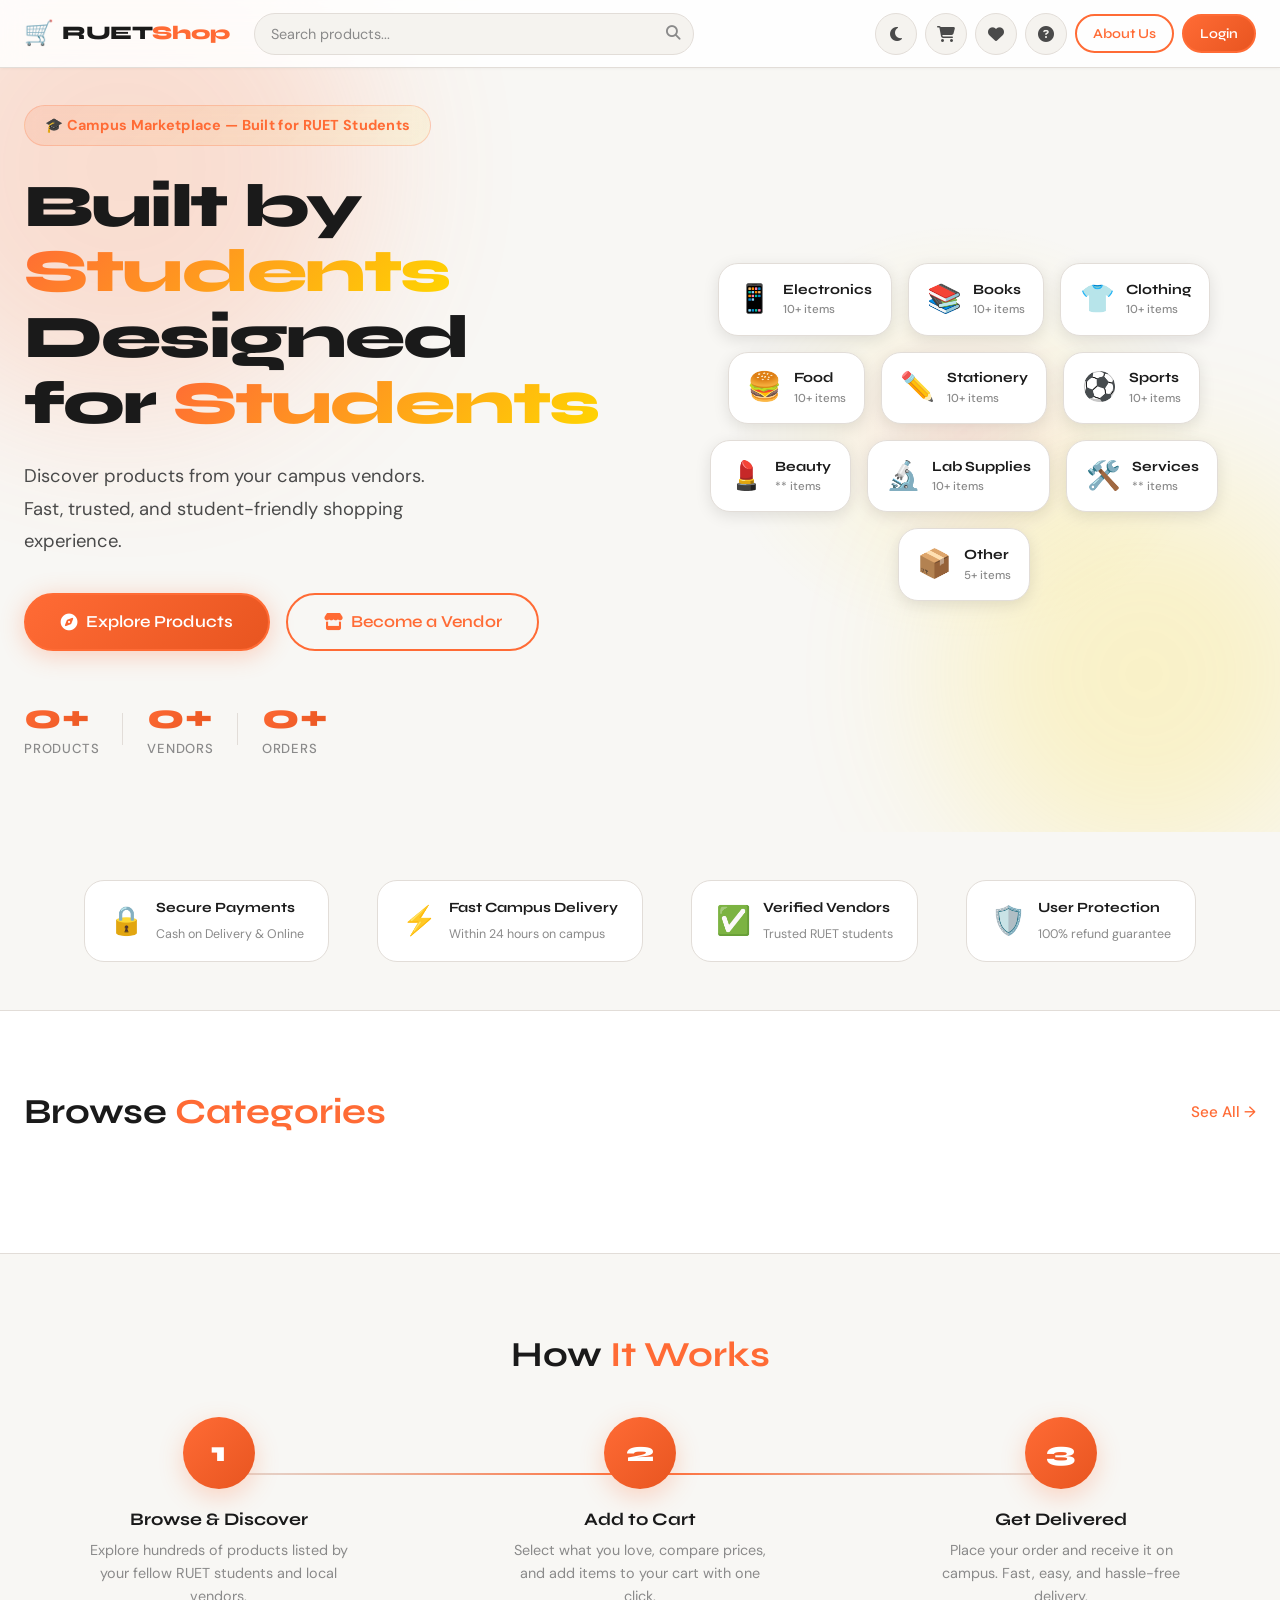
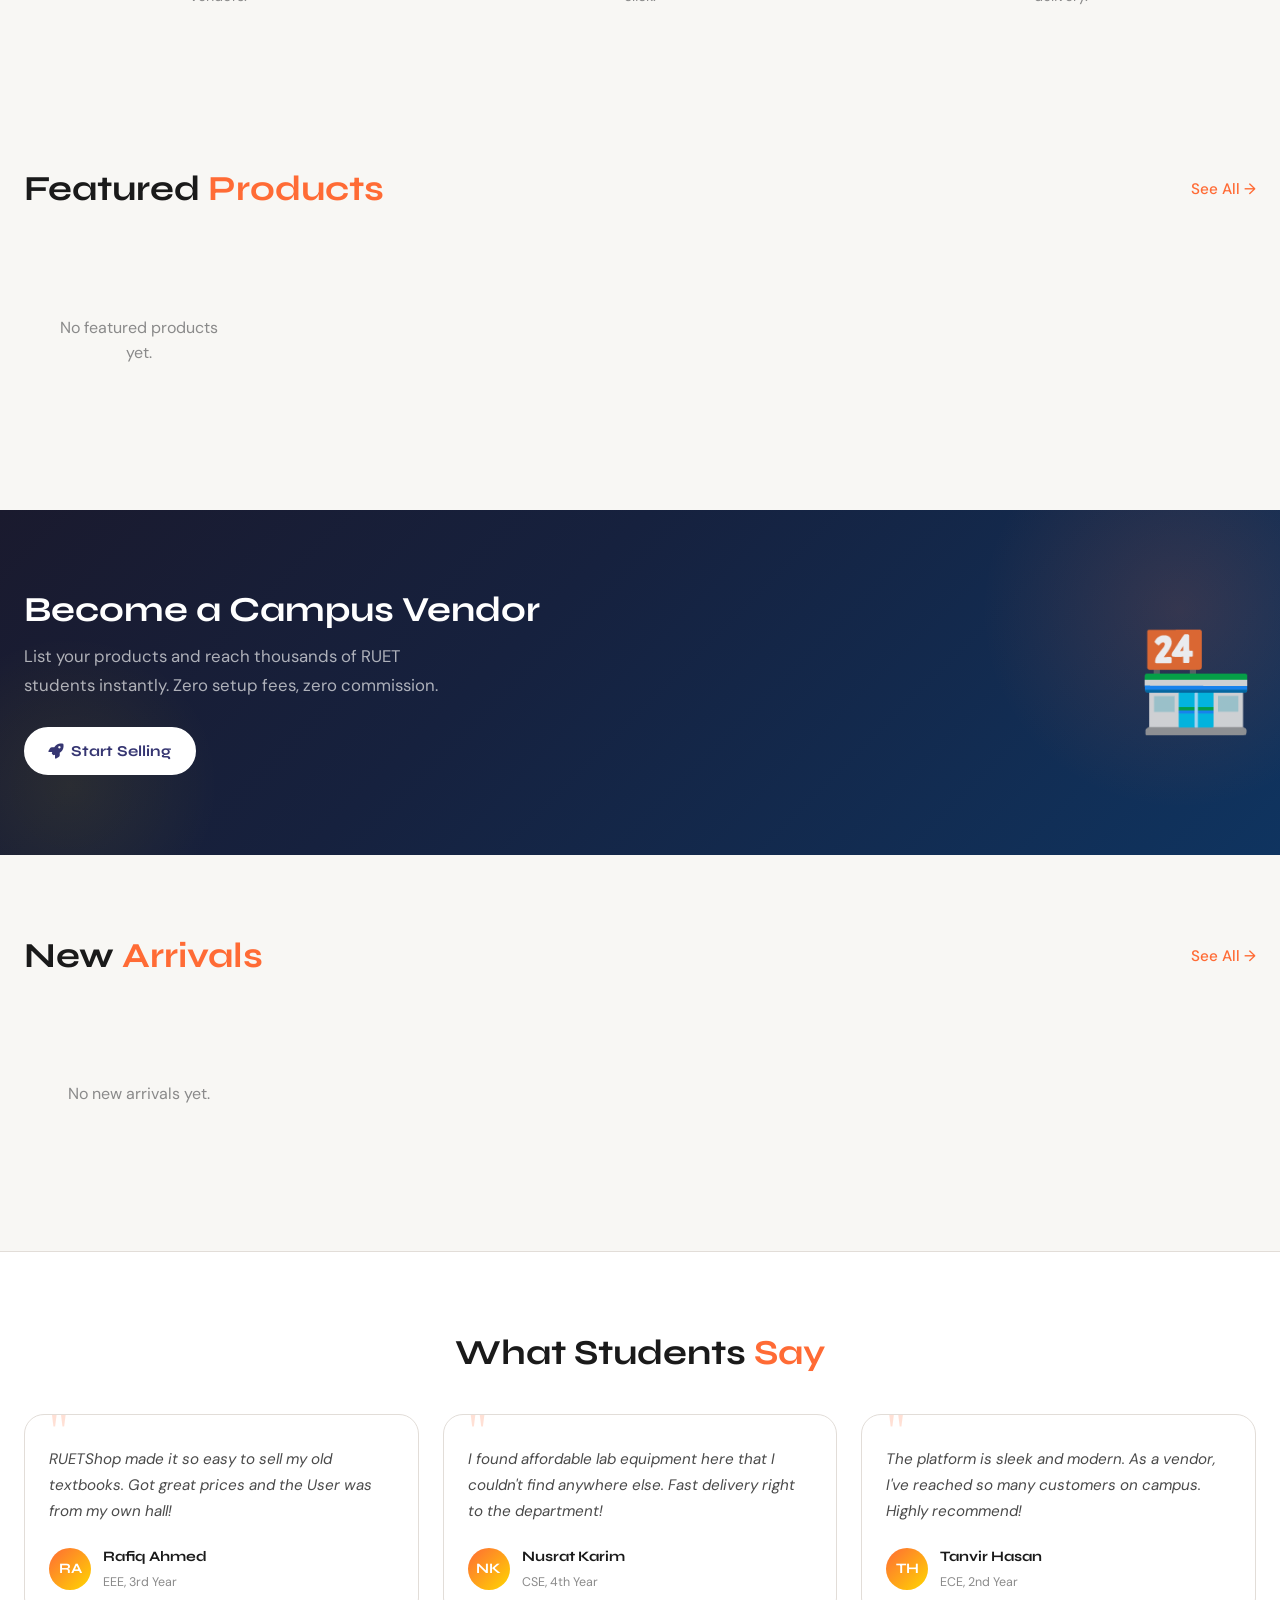
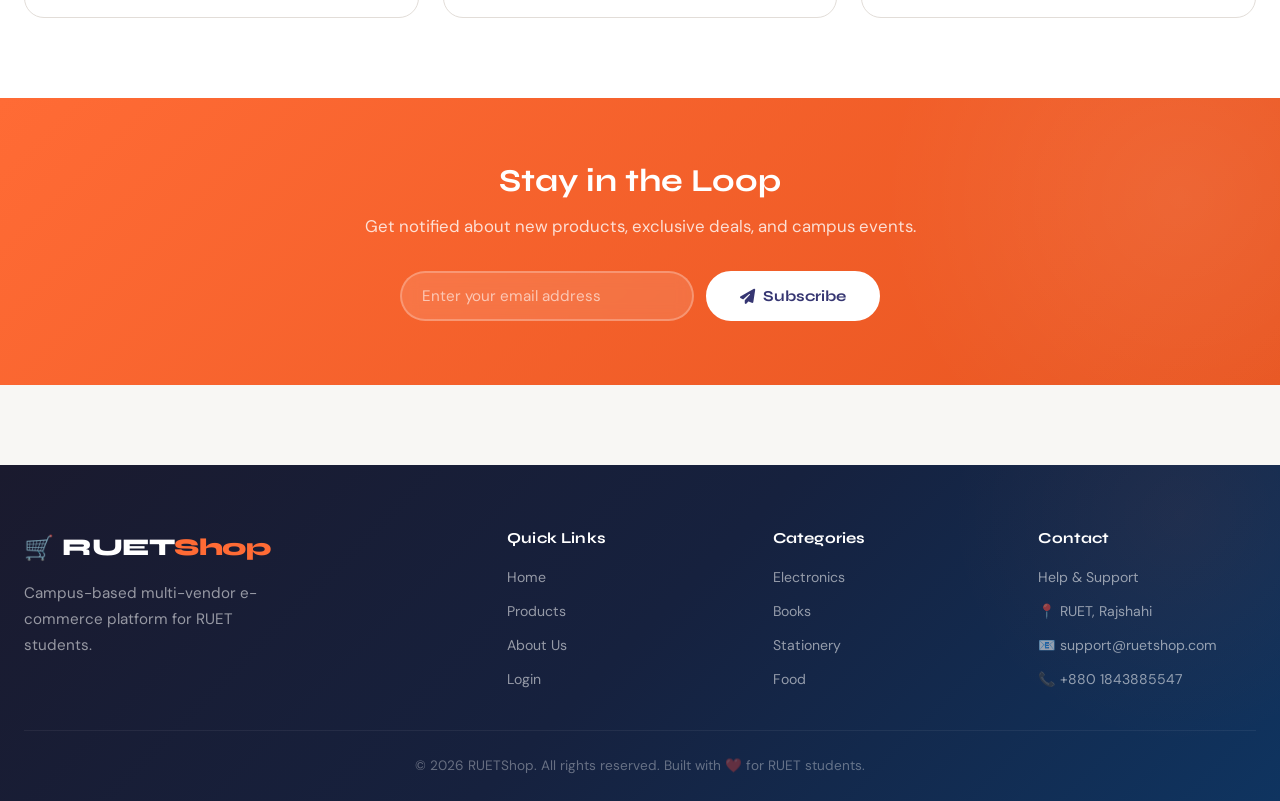
==== commit cac62f30: "Update index.html" ====
--- a/index.html
+++ b/index.html
@@ -4,7 +4,7 @@
   <meta charset="UTF-8" />
   <meta name="viewport" content="width=device-width, initial-scale=1.0"/>
   <meta name="description" content="RUETShop — Buy and sell within your campus community. Electronics, books, clothing, and more."/>
-  <title>RUETShop — Campus Marketplace for RUET Students</title>
+  <title>RUETShop — </title>
   <link rel="icon" href="assets/icons/logo.png" type="image/png"/>
   <link rel="icon" href="data:image/svg+xml,<svg xmlns='http://www.w3.org/2000/svg' viewBox='0 0 100 100'><text y='.9em' font-size='90'>🛒</text></svg>" type="image/svg+xml"/>
   <link rel="preconnect" href="https://fonts.googleapis.com"/>
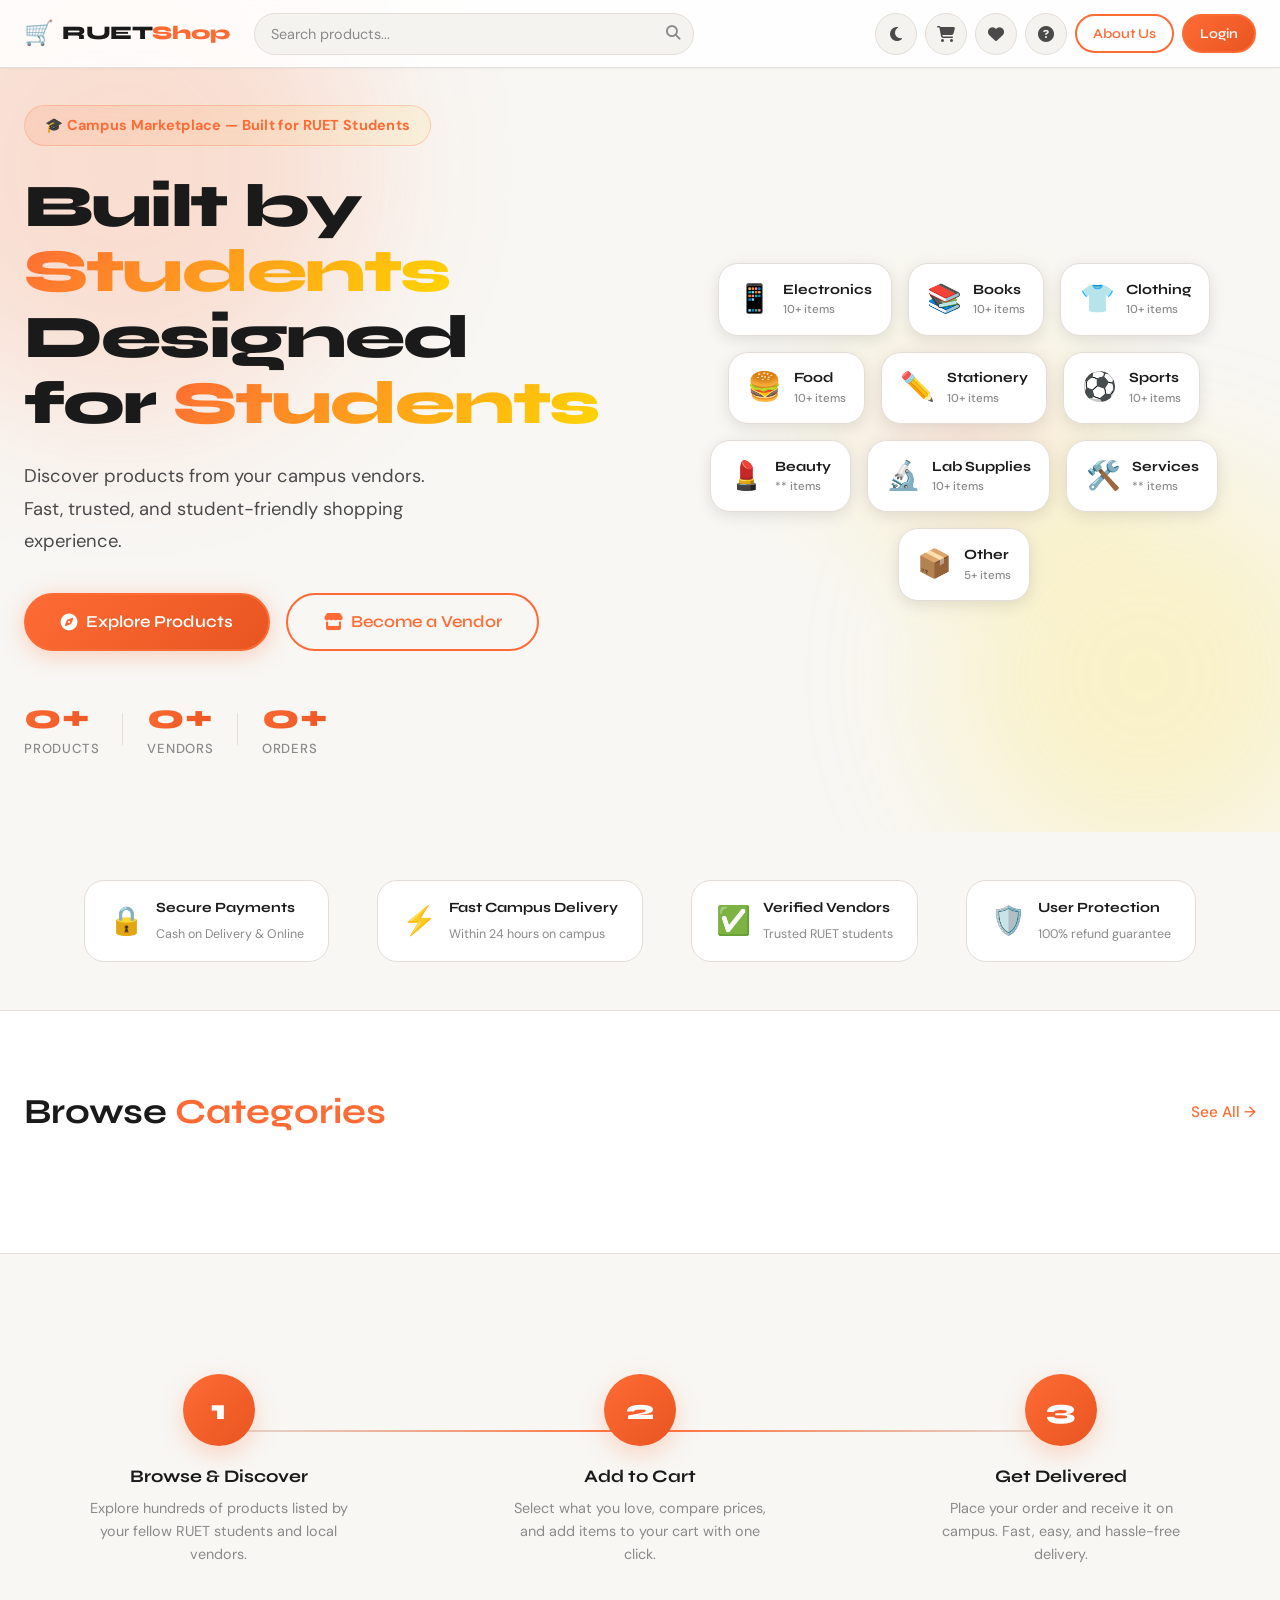
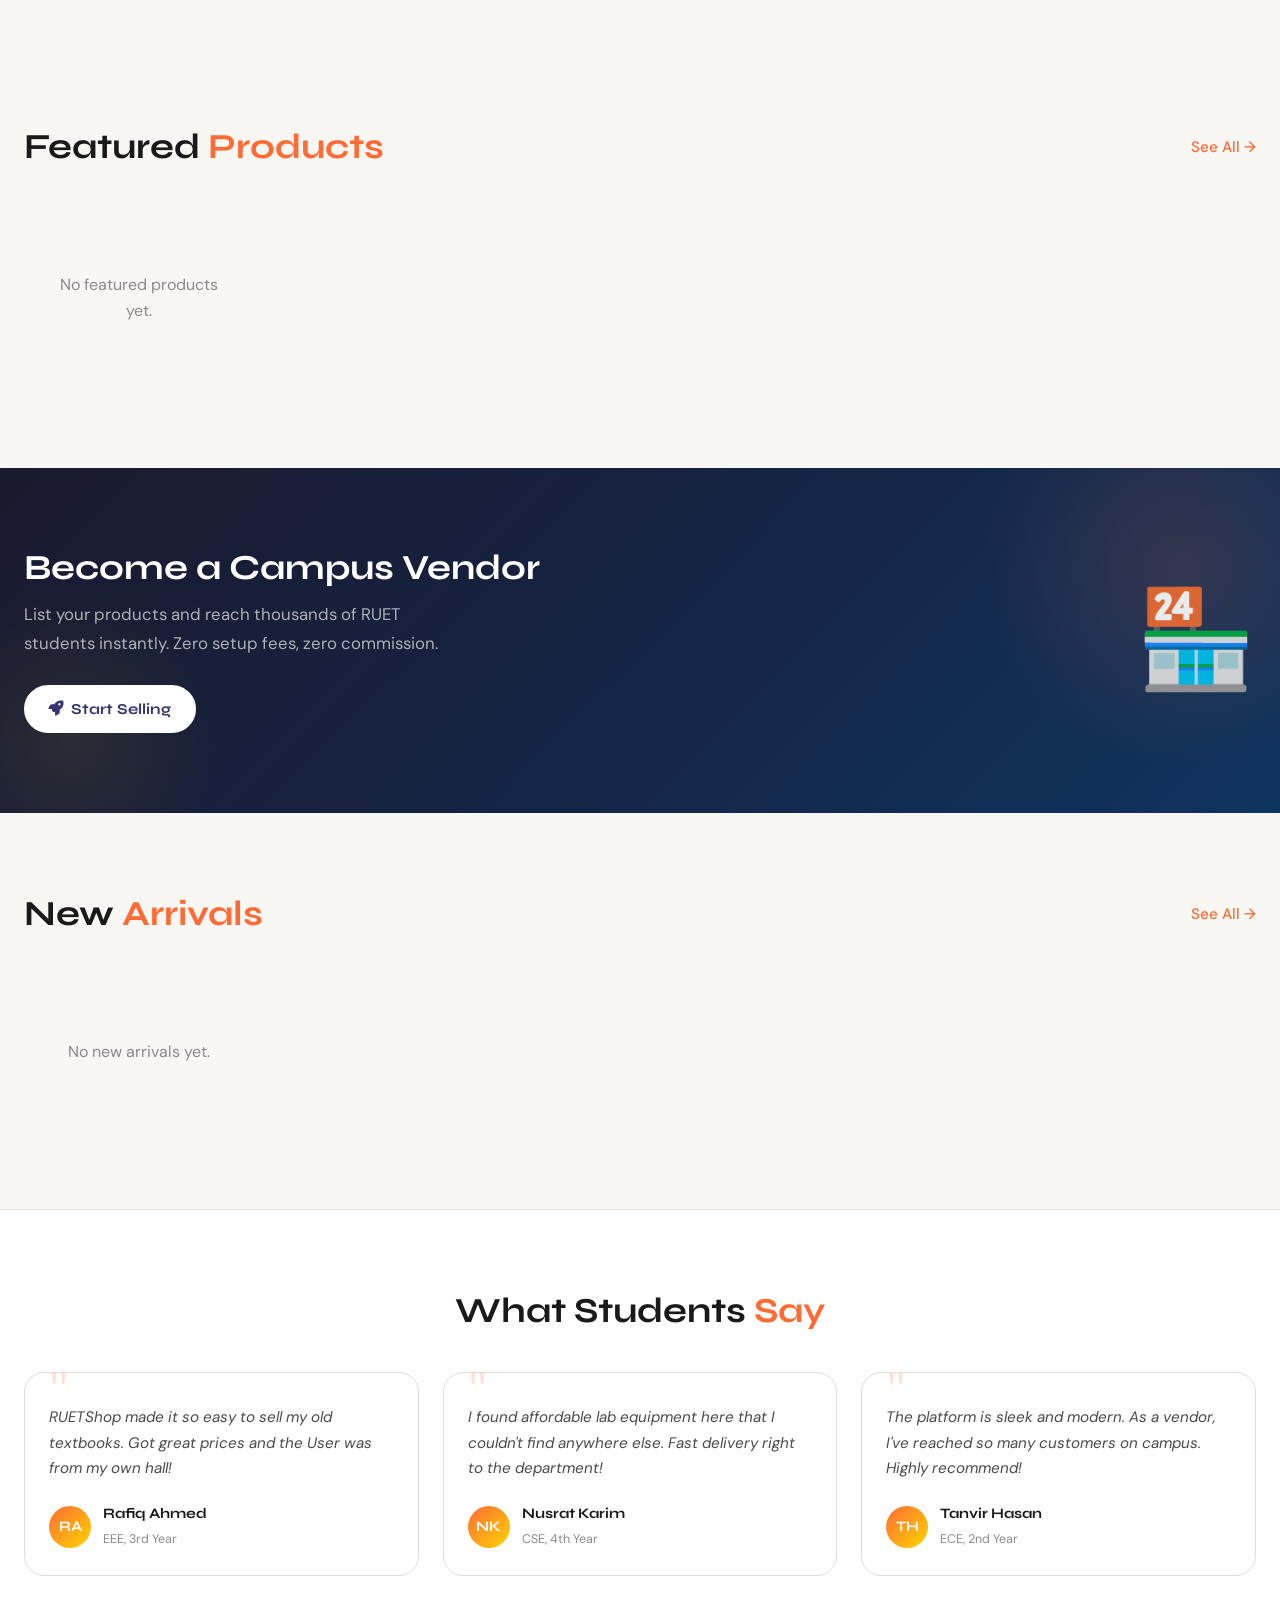
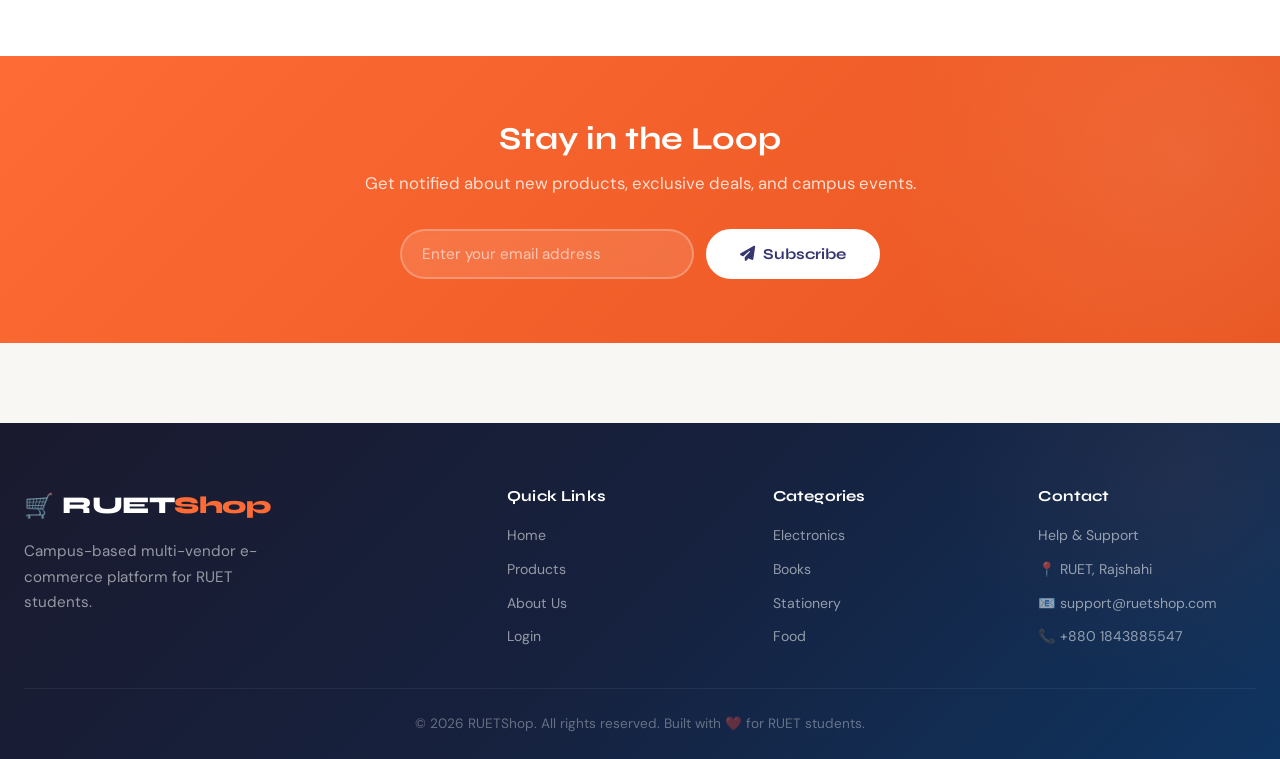
==== commit 0cad6c94: "Update index.html" ====
--- a/index.html
+++ b/index.html
@@ -4,7 +4,7 @@
   <meta charset="UTF-8" />
   <meta name="viewport" content="width=device-width, initial-scale=1.0"/>
   <meta name="description" content="RUETShop — Buy and sell within your campus community. Electronics, books, clothing, and more."/>
-  <title>RUETShop — </title>
+  <title>RUETShop — Campus Marketplace for RUET Students</title>
   <link rel="icon" href="assets/icons/logo.png" type="image/png"/>
   <link rel="icon" href="data:image/svg+xml,<svg xmlns='http://www.w3.org/2000/svg' viewBox='0 0 100 100'><text y='.9em' font-size='90'>🛒</text></svg>" type="image/svg+xml"/>
   <link rel="preconnect" href="https://fonts.googleapis.com"/>
@@ -167,7 +167,7 @@
   <section class="section how-it-works" id="howItWorks">
     <div class="container">
       <div class="section-header reveal" style="justify-content:center;text-align:center;">
-        <h2>How <span class="accent">It Works</span></h2>
+        
       </div>
       <div class="steps-grid reveal">
         <div class="step-card">
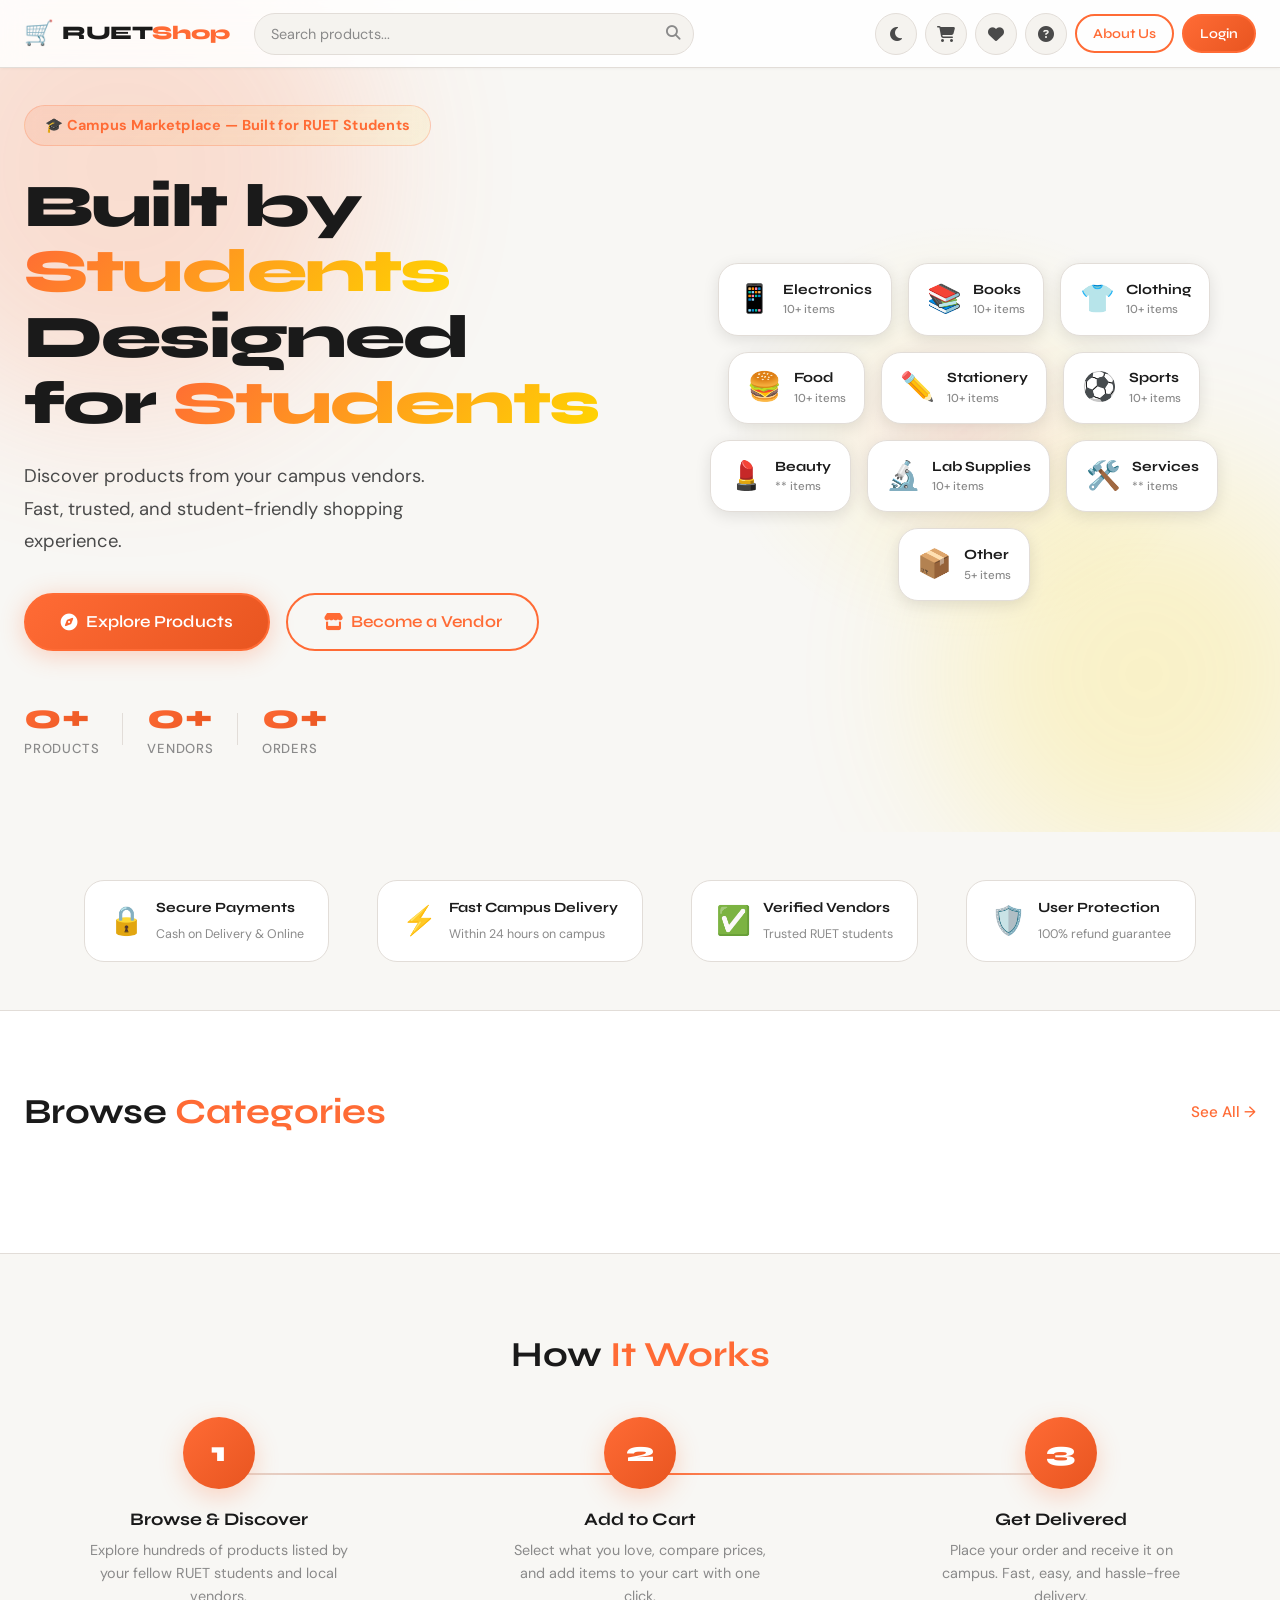
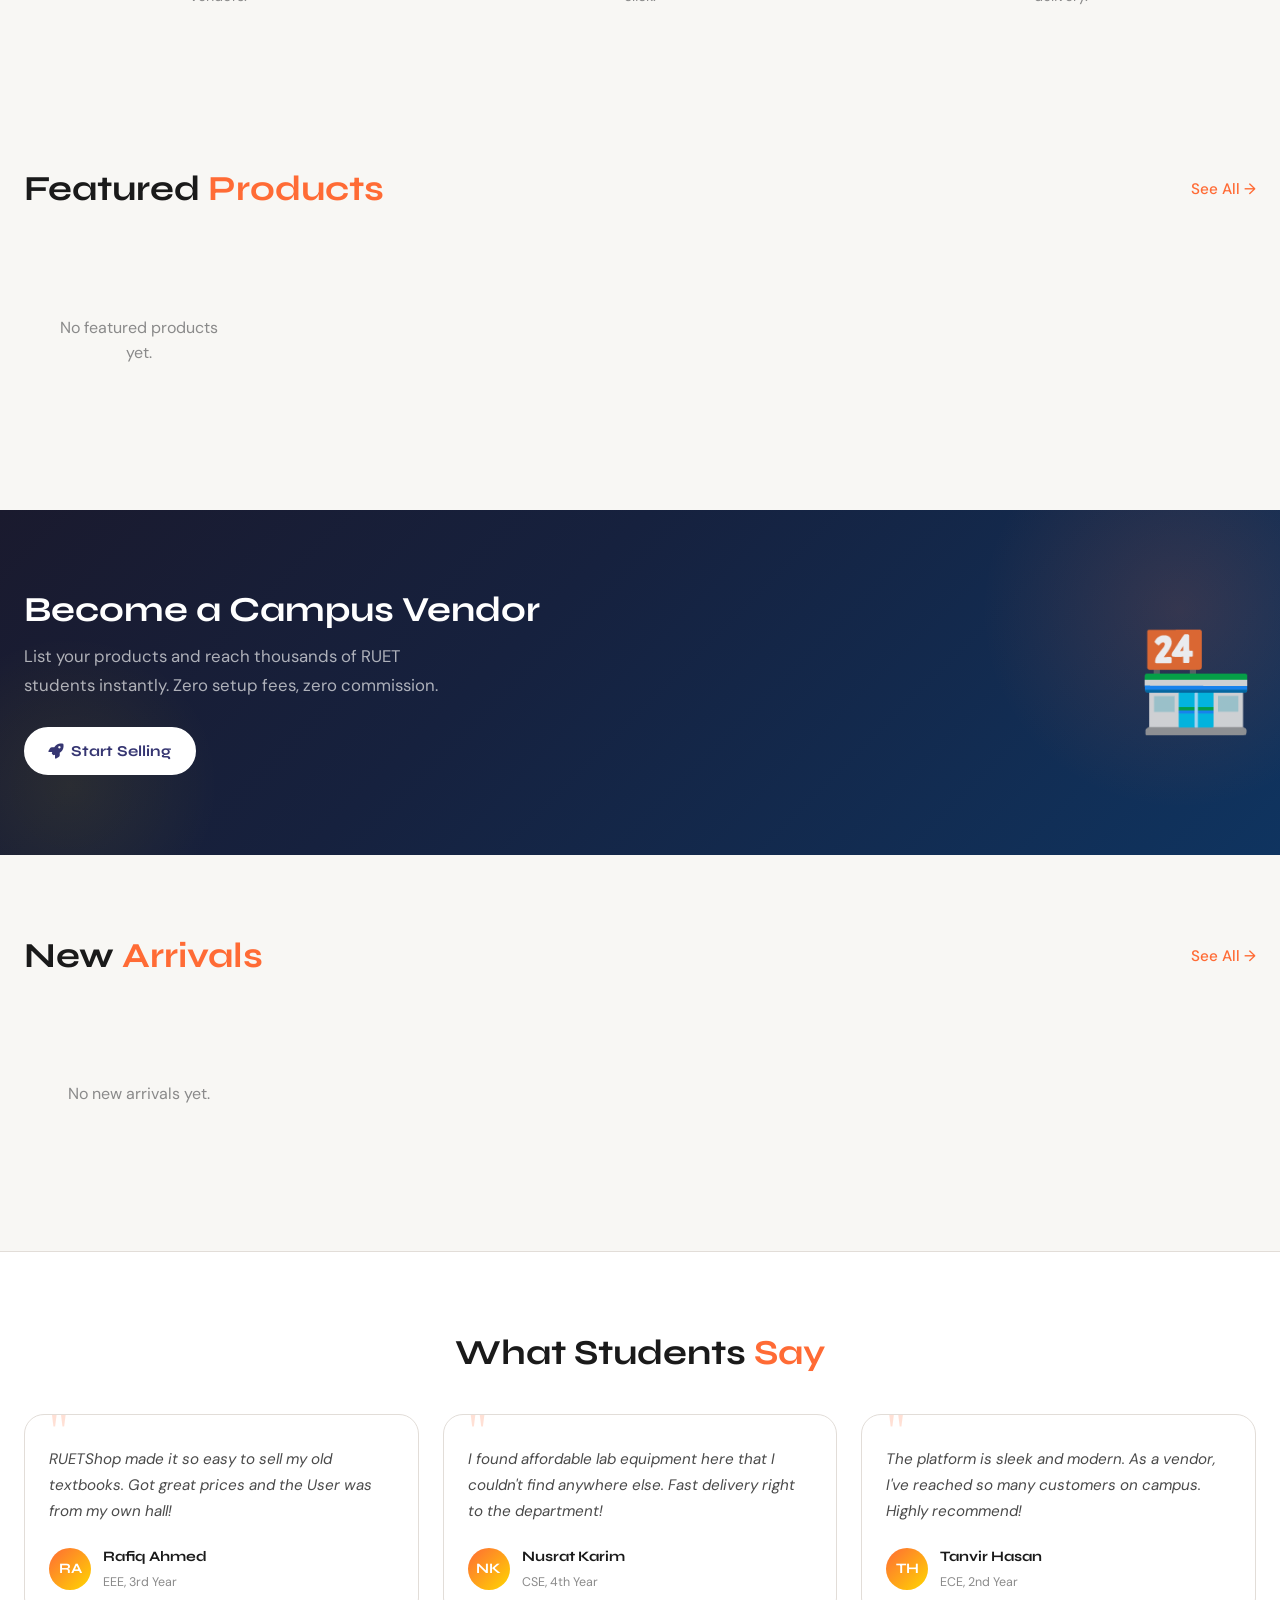
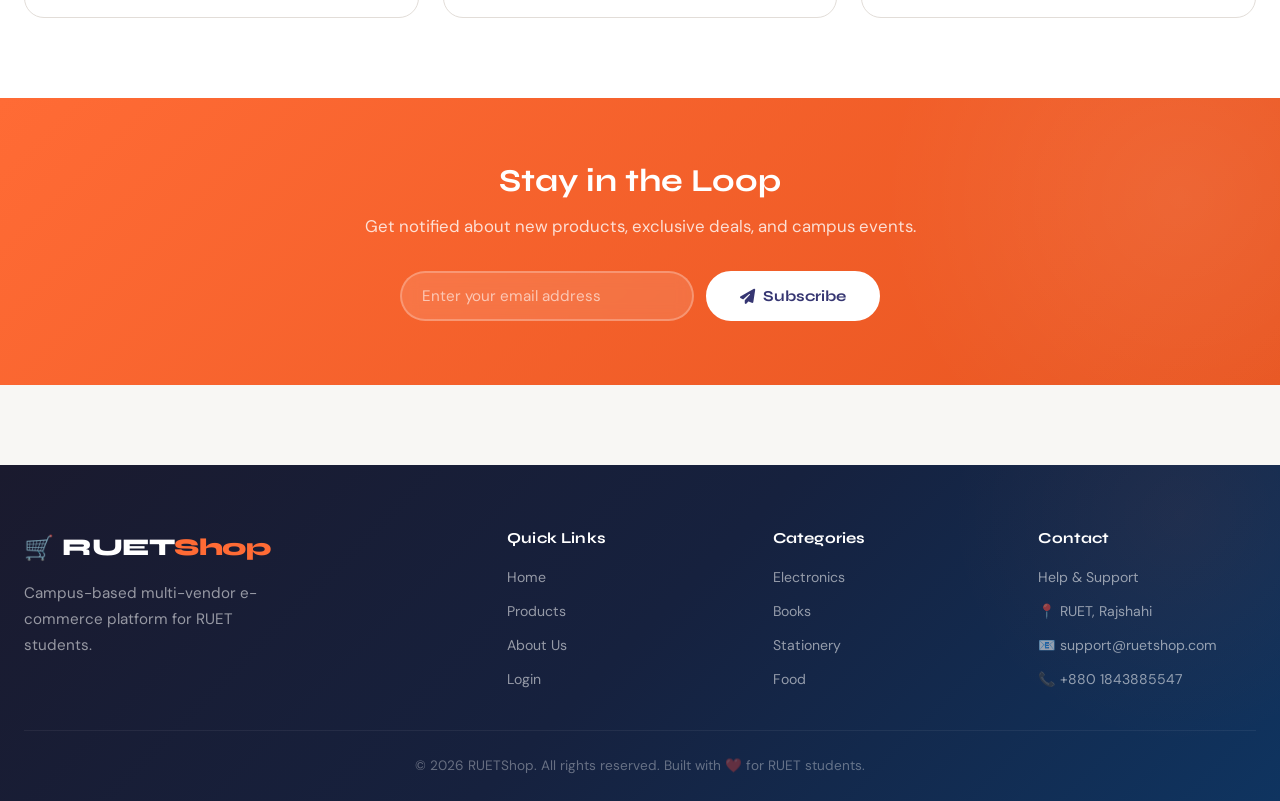
==== commit e0d667f3: "Update index.html" ====
--- a/index.html
+++ b/index.html
@@ -167,7 +167,7 @@
   <section class="section how-it-works" id="howItWorks">
     <div class="container">
       <div class="section-header reveal" style="justify-content:center;text-align:center;">
-        
+      <h2>How <span class="accent">It Works</span></h2>  
       </div>
       <div class="steps-grid reveal">
         <div class="step-card">
